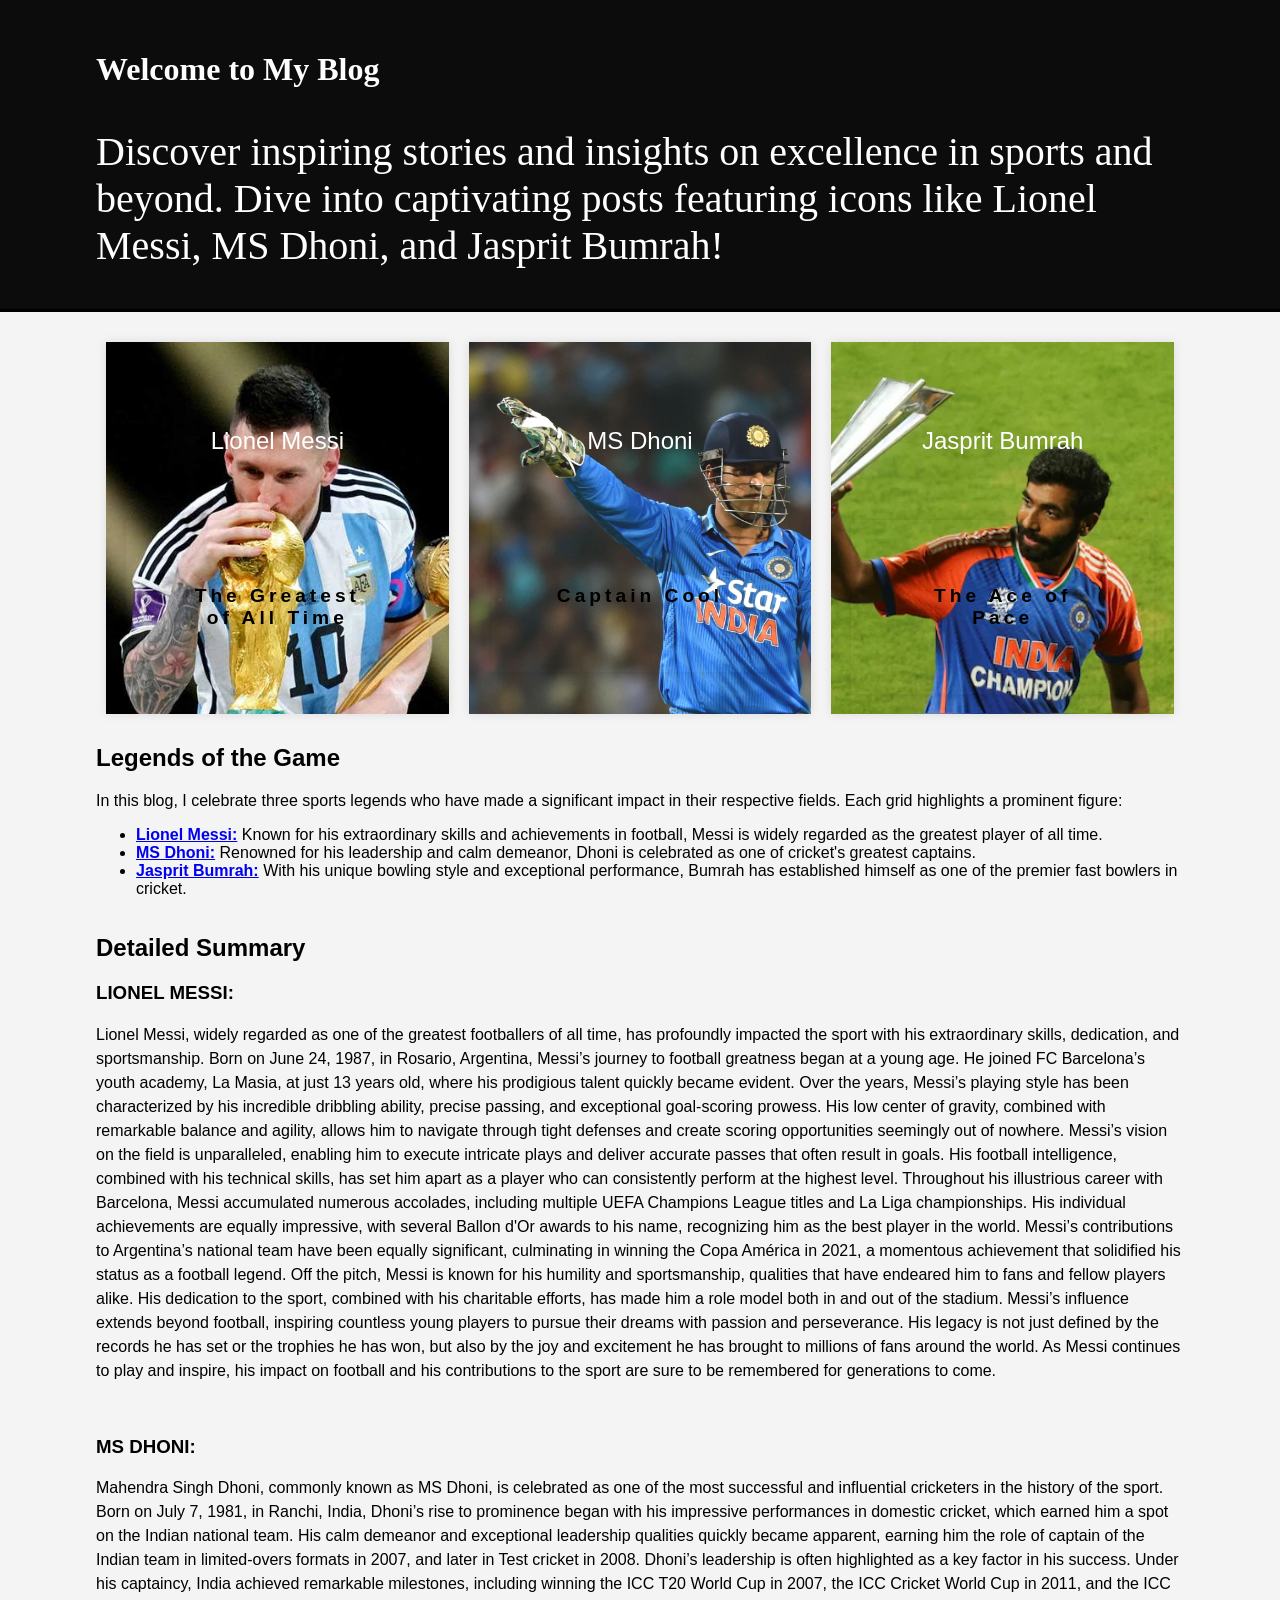
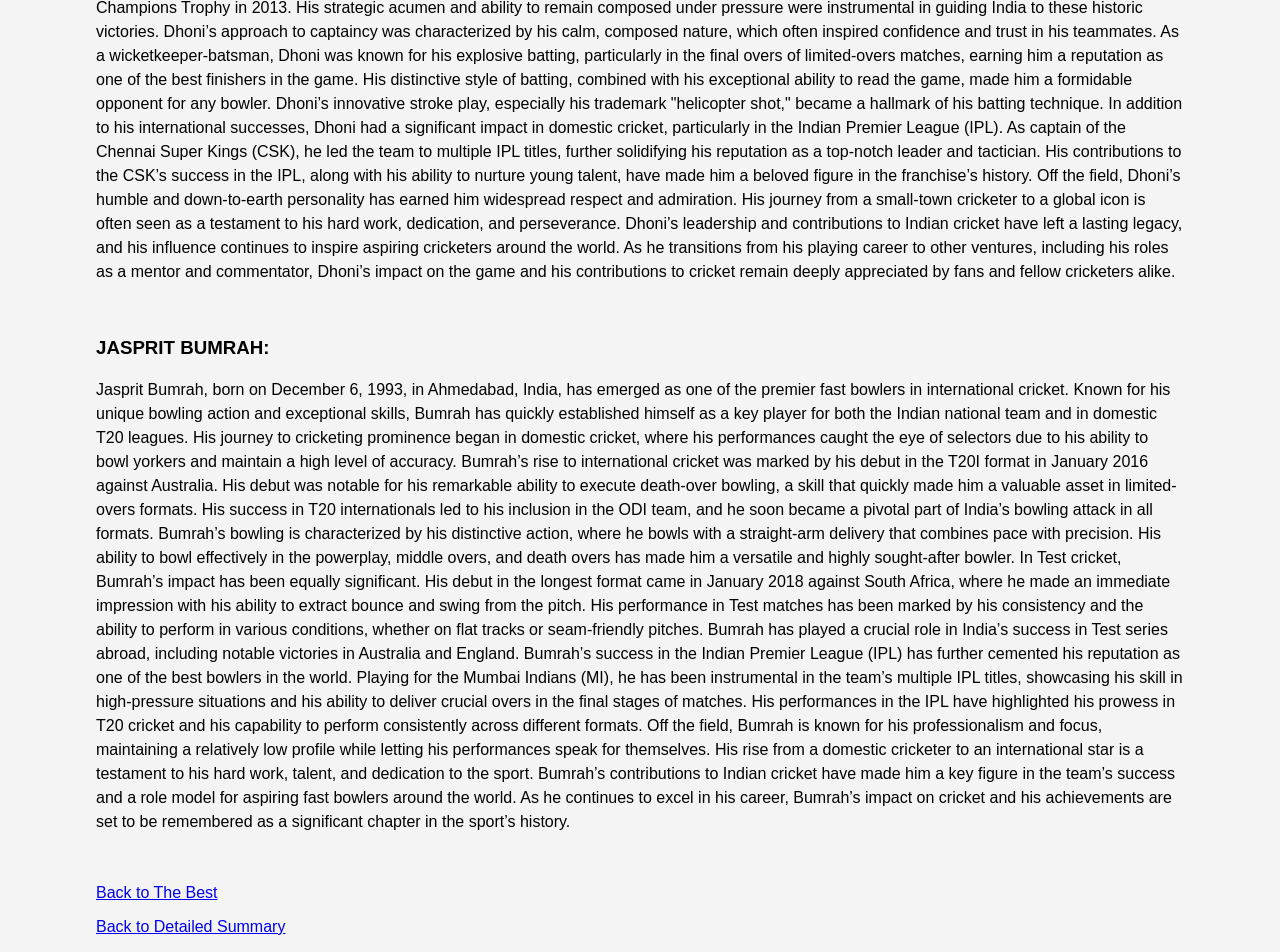
==== index.html @ 6f2c7f22 "Update index.html" ====
<!DOCTYPE html>
<html lang="en">
<head>
    <meta charset="UTF-8">
    <meta name="viewport" content="width=device-width, initial-scale=1.0">
    <title>My Blog</title>
    <link rel="stylesheet" href="blogstyle.css">
    <link rel="icon" type="image/x-icon" href="Designer.png">
</head>
<body>
    <header>
        <div class="container">
            <h1>Welcome to My Blog</h1>
            <p class="para">Discover inspiring stories and insights on excellence in sports and beyond. Dive into captivating posts featuring icons like Lionel Messi, MS Dhoni, and Jasprit Bumrah!</p>
        </div>
    </header>
    <div class="container">
        <div class="grid">
            <div class="grid-item messi">
                <a href="https://en.wikipedia.org/wiki/Lionel_Messi" target="_blank">
                    <h2>Lionel Messi</h2><br>
                    <p>The Greatest of All Time</p>
                </a>
            </div>
            <div class="grid-item dhoni">
                <a href="https://en.wikipedia.org/wiki/MS_Dhoni" target="_blank">
                    <h2>MS Dhoni</h2><br>
                    <p>Captain Cool</p>
                </a>
            </div>
            <div class="grid-item bumrah">
                <a href="https://en.wikipedia.org/wiki/Jasprit_Bumrah" target="_blank">
                    <h2>Jasprit Bumrah</h2><br>
                    <p>The Ace of Pace</p>
                </a>
            </div>
        </div>
    </div>
    <section id="about-grids">
        <div class="container">
            <h2>Legends of the Game</h2>
            <p>In this blog, I celebrate three sports legends who have made a significant impact in their respective fields. Each grid highlights a prominent figure:</p>
            <ul>
                <li><strong><a href="#messi">Lionel Messi:<a></strong> Known for his extraordinary skills and achievements in football, Messi is widely regarded as the greatest player of all time.</li>
                <li><strong><a href="#msdhoni">MS Dhoni:<a></strong></strong> Renowned for his leadership and calm demeanor, Dhoni is celebrated as one of cricket's greatest captains.</li>
                <li><strong><a href="#bumrah">Jasprit Bumrah:</a></strong> With his unique bowling style and exceptional performance, Bumrah has established himself as one of the premier fast bowlers in cricket.</li>
            </ul>
        </div>
    </section>
    <section id="additional-info">
      <div class="container">
          <h2>Detailed Summary</h2>
          <h3 id="messi"><strong>LIONEL MESSI:</strong></h3>
          <p class="normal-text">
            Lionel Messi, widely regarded as one of the greatest footballers of all time, has profoundly impacted the sport with his extraordinary skills, dedication, and sportsmanship. Born on June 24, 1987, in Rosario, Argentina, Messi’s journey to football greatness began at a young age. He joined FC Barcelona’s youth academy, La Masia, at just 13 years old, where his prodigious talent quickly became evident. Over the years, Messi’s playing style has been characterized by his incredible dribbling ability, precise passing, and exceptional goal-scoring prowess. His low center of gravity, combined with remarkable balance and agility, allows him to navigate through tight defenses and create scoring opportunities seemingly out of nowhere. Messi’s vision on the field is unparalleled, enabling him to execute intricate plays and deliver accurate passes that often result in goals. His football intelligence, combined with his technical skills, has set him apart as a player who can consistently perform at the highest level. Throughout his illustrious career with Barcelona, Messi accumulated numerous accolades, including multiple UEFA Champions League titles and La Liga championships. His individual achievements are equally impressive, with several Ballon d'Or awards to his name, recognizing him as the best player in the world. Messi’s contributions to Argentina’s national team have been equally significant, culminating in winning the Copa América in 2021, a momentous achievement that solidified his status as a football legend. Off the pitch, Messi is known for his humility and sportsmanship, qualities that have endeared him to fans and fellow players alike. His dedication to the sport, combined with his charitable efforts, has made him a role model both in and out of the stadium. Messi’s influence extends beyond football, inspiring countless young players to pursue their dreams with passion and perseverance. His legacy is not just defined by the records he has set or the trophies he has won, but also by the joy and excitement he has brought to millions of fans around the world. As Messi continues to play and inspire, his impact on football and his contributions to the sport are sure to be remembered for generations to come.</p><br>
          <h3 id="msdhoni"><strong>MS DHONI:</strong></h3>
          <p class="normal-text">Mahendra Singh Dhoni, commonly known as MS Dhoni, is celebrated as one of the most successful and influential cricketers in the history of the sport. Born on July 7, 1981, in Ranchi, India, Dhoni’s rise to prominence began with his impressive performances in domestic cricket, which earned him a spot on the Indian national team. His calm demeanor and exceptional leadership qualities quickly became apparent, earning him the role of captain of the Indian team in limited-overs formats in 2007, and later in Test cricket in 2008.

            Dhoni’s leadership is often highlighted as a key factor in his success. Under his captaincy, India achieved remarkable milestones, including winning the ICC T20 World Cup in 2007, the ICC Cricket World Cup in 2011, and the ICC Champions Trophy in 2013. His strategic acumen and ability to remain composed under pressure were instrumental in guiding India to these historic victories. Dhoni’s approach to captaincy was characterized by his calm, composed nature, which often inspired confidence and trust in his teammates.
            
            As a wicketkeeper-batsman, Dhoni was known for his explosive batting, particularly in the final overs of limited-overs matches, earning him a reputation as one of the best finishers in the game. His distinctive style of batting, combined with his exceptional ability to read the game, made him a formidable opponent for any bowler. Dhoni’s innovative stroke play, especially his trademark "helicopter shot," became a hallmark of his batting technique.
            
            In addition to his international successes, Dhoni had a significant impact in domestic cricket, particularly in the Indian Premier League (IPL). As captain of the Chennai Super Kings (CSK), he led the team to multiple IPL titles, further solidifying his reputation as a top-notch leader and tactician. His contributions to the CSK’s success in the IPL, along with his ability to nurture young talent, have made him a beloved figure in the franchise’s history.
            
            Off the field, Dhoni’s humble and down-to-earth personality has earned him widespread respect and admiration. His journey from a small-town cricketer to a global icon is often seen as a testament to his hard work, dedication, and perseverance. Dhoni’s leadership and contributions to Indian cricket have left a lasting legacy, and his influence continues to inspire aspiring cricketers around the world. As he transitions from his playing career to other ventures, including his roles as a mentor and commentator, Dhoni’s impact on the game and his contributions to cricket remain deeply appreciated by fans and fellow cricketers alike.
            
            
            
            
            
            
            </p><br>
          <h3 id="bumrah"><strong>JASPRIT BUMRAH:</strong></h3>
          <p class="normal-text">Jasprit Bumrah, born on December 6, 1993, in Ahmedabad, India, has emerged as one of the premier fast bowlers in international cricket. Known for his unique bowling action and exceptional skills, Bumrah has quickly established himself as a key player for both the Indian national team and in domestic T20 leagues. His journey to cricketing prominence began in domestic cricket, where his performances caught the eye of selectors due to his ability to bowl yorkers and maintain a high level of accuracy.

            Bumrah’s rise to international cricket was marked by his debut in the T20I format in January 2016 against Australia. His debut was notable for his remarkable ability to execute death-over bowling, a skill that quickly made him a valuable asset in limited-overs formats. His success in T20 internationals led to his inclusion in the ODI team, and he soon became a pivotal part of India’s bowling attack in all formats. Bumrah’s bowling is characterized by his distinctive action, where he bowls with a straight-arm delivery that combines pace with precision. His ability to bowl effectively in the powerplay, middle overs, and death overs has made him a versatile and highly sought-after bowler.
            
            In Test cricket, Bumrah’s impact has been equally significant. His debut in the longest format came in January 2018 against South Africa, where he made an immediate impression with his ability to extract bounce and swing from the pitch. His performance in Test matches has been marked by his consistency and the ability to perform in various conditions, whether on flat tracks or seam-friendly pitches. Bumrah has played a crucial role in India’s success in Test series abroad, including notable victories in Australia and England.
            
            Bumrah’s success in the Indian Premier League (IPL) has further cemented his reputation as one of the best bowlers in the world. Playing for the Mumbai Indians (MI), he has been instrumental in the team’s multiple IPL titles, showcasing his skill in high-pressure situations and his ability to deliver crucial overs in the final stages of matches. His performances in the IPL have highlighted his prowess in T20 cricket and his capability to perform consistently across different formats.
            
            Off the field, Bumrah is known for his professionalism and focus, maintaining a relatively low profile while letting his performances speak for themselves. His rise from a domestic cricketer to an international star is a testament to his hard work, talent, and dedication to the sport. Bumrah’s contributions to Indian cricket have made him a key figure in the team’s success and a role model for aspiring fast bowlers around the world. As he continues to excel in his career, Bumrah’s impact on cricket and his achievements are set to be remembered as a significant chapter in the sport’s history.
            
            
            
            
            
            
            
            
            
            
            </p><br>
      </div>
  </section>
    <footer>
        <div class="container">
            <p><a href="#about-grids">Back to The Best</a></p>
            <p><a href="#additional-info">Back to Detailed Summary</a></p>
        </div>
    </footer>
</body>
</html>
---- blogstyle.css ----
body {
    font-family: Arial, sans-serif;
    background-color: #f4f4f4;
    margin: 0;
    padding: 0;
    height: auto;
}
.container {
    width: 85%;
    margin: 0 auto;
    overflow: hidden;
}
header {
    background: #0d0c0c;
    color: #fff;
    padding-top: 30px;
    min-height: 70px;
    border-bottom: #000000 3px solid;
}
header h1{
    font-family: Georgia, 'Times New Roman', Times, serif;
}

.grid {
    display: grid;
    justify-content: space-evenly;
    margin-top: 20px;
    grid-template-columns: 1fr 1fr 1fr;
    grid-column-gap: 0px;
}
.grid-item {
    padding: 20px;
    margin: 10px;
    box-shadow: 0 0 10px rgba(0, 0, 0, 0.1);
    transition: transform 0.2s;
    text-align: center;
    color: #fff;
    position: relative;
}
.grid-item:hover {
    transform: scale(1.07);
}
.grid-item a {
    text-decoration: none;
    color: #fff;
    position: relative;
    z-index: 1;
}
.grid-item h2,
.grid-item p {
    background: rgba(205, 24, 24, 0);
    display: inline-block;
    padding: 65px;
    color: black;
    text-align: center;
    margin: 0;
    font-weight: 300;
}
.grid-item.messi {
    background: url("messi-world-cup.jpg") no-repeat center center;
    background-size: cover;
    height: auto;
}
.grid-item.dhoni {
    background: url("msd.webp") no-repeat center center;
    background-size: cover;
}
.grid-item.bumrah {
    background: url("bumrah.jpg") no-repeat center center;
    background-size: cover;
   grid-template: auto;
}
.para{
    font-family: 'Brush Script MT', cursive;
    font-size: 40px;
}
.container.grid h2 p{
  font-family: Impact, Haettenschweiler, 'Arial Narrow Bold', sans-serif;
}
.grid-item h2{
  color: rgb(255, 255, 255);
}
.grid-item p{
  color: rgb(0, 0, 0);
  font-weight: bold;
  font-size: larger;
  letter-spacing: 4px;
  box-shadow: 0 0 10px rgba(0, 0, 0, 0.1);
}
.normal-text {
  font-size: 16px; 
  line-height: 1.5;
  font-weight: normal; 
}
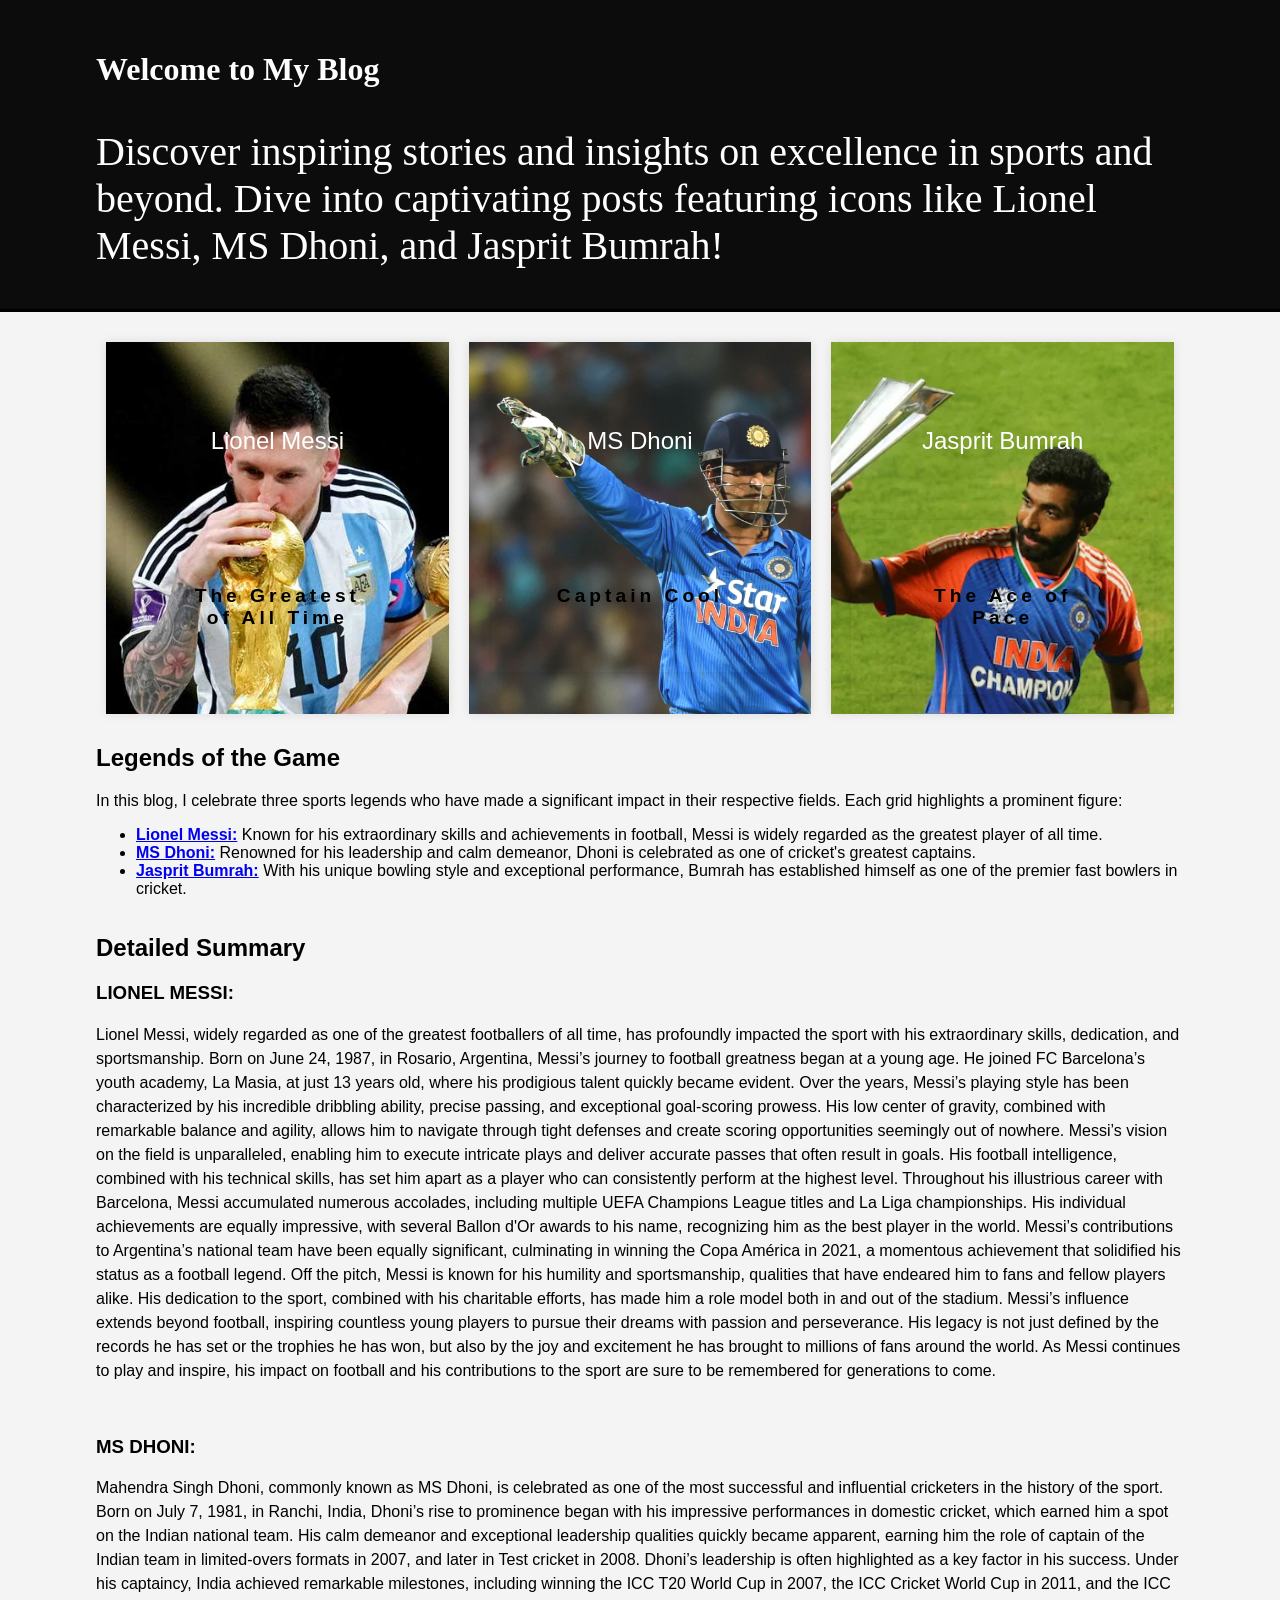
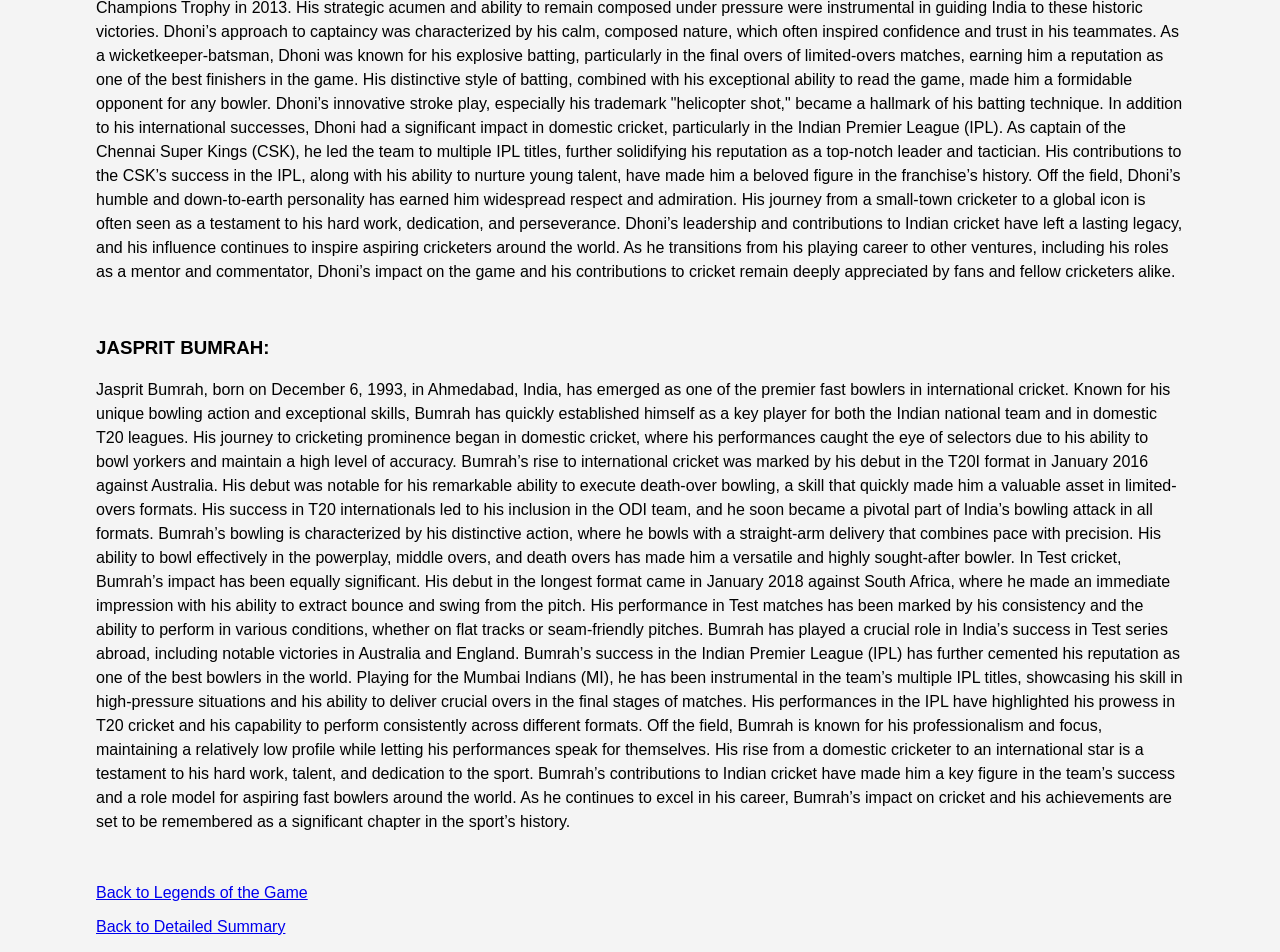
==== commit 13bfab82: "Update index.html" ====
--- a/index.html
+++ b/index.html
@@ -95,7 +95,7 @@
   </section>
     <footer>
         <div class="container">
-            <p><a href="#about-grids">Back to The Best</a></p>
+            <p><a href="#about-grids">Back to Legends of the Game </a></p>
             <p><a href="#additional-info">Back to Detailed Summary</a></p>
         </div>
     </footer>
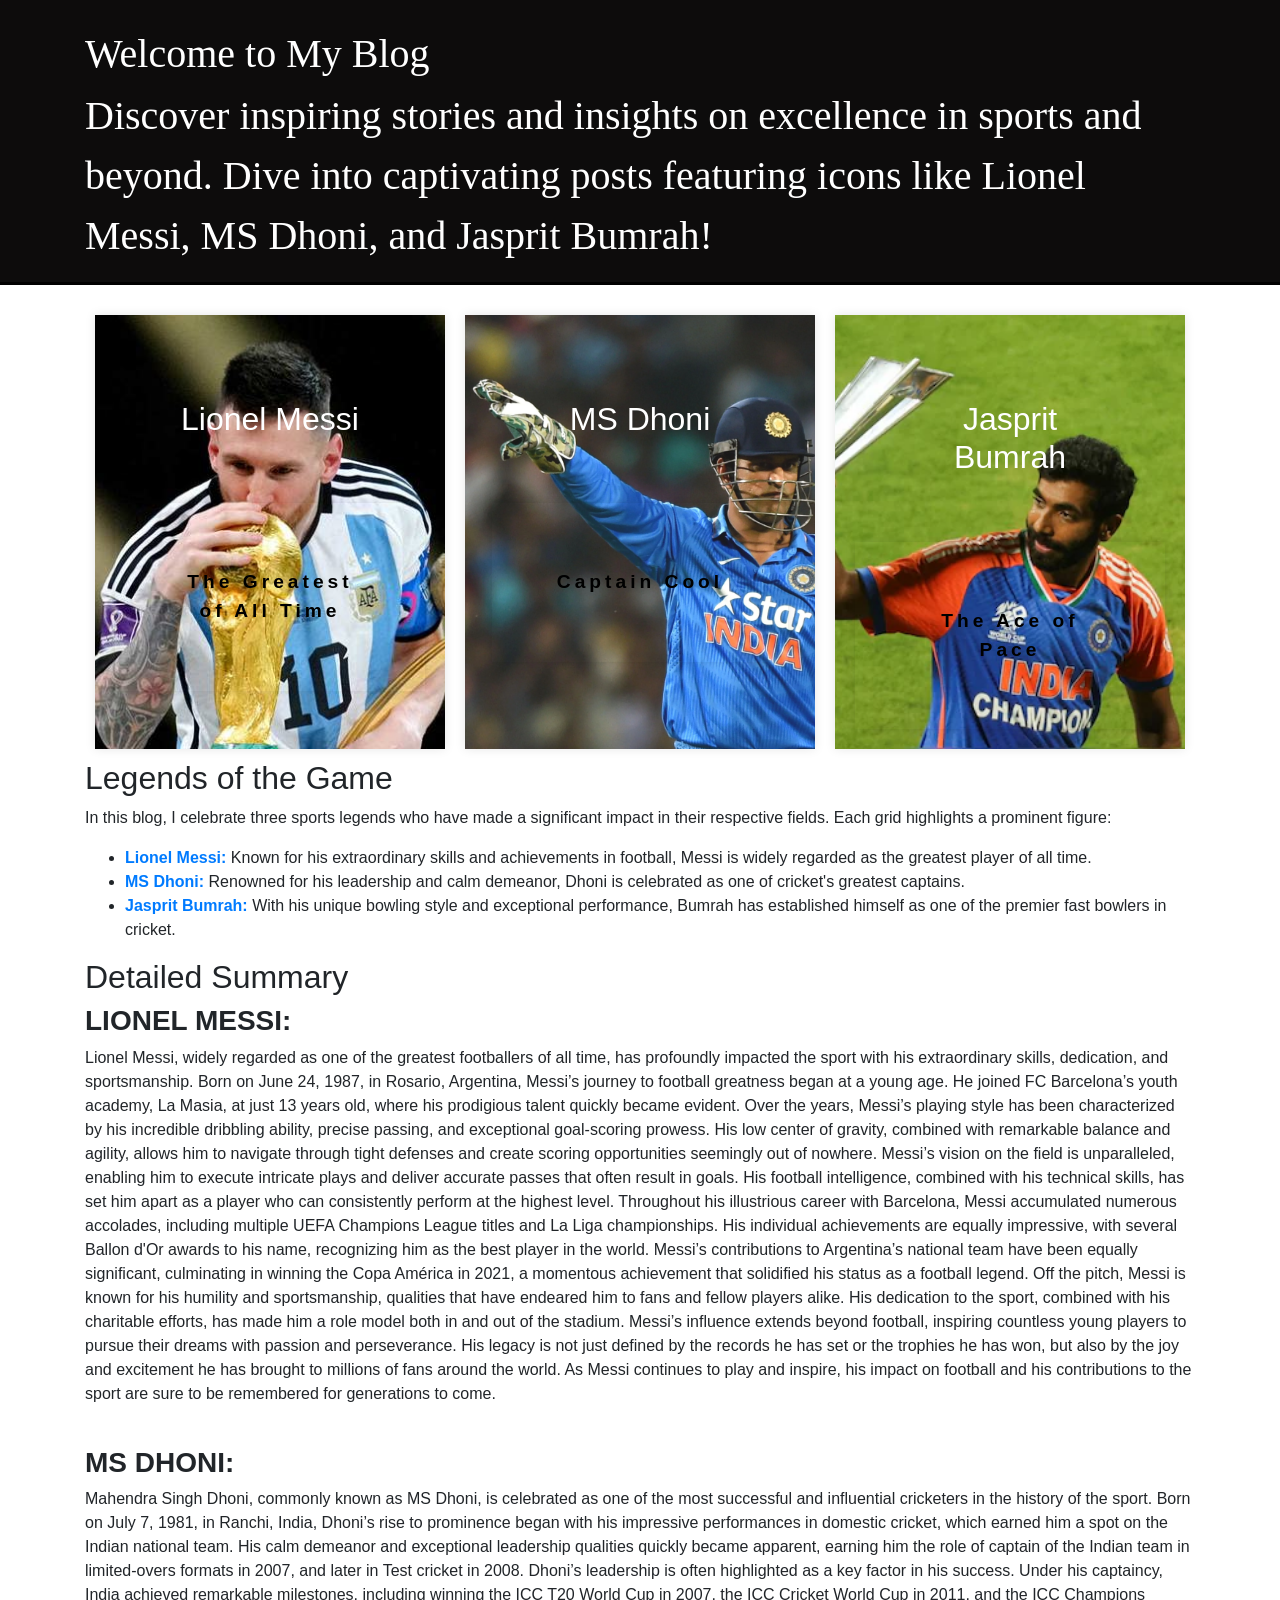
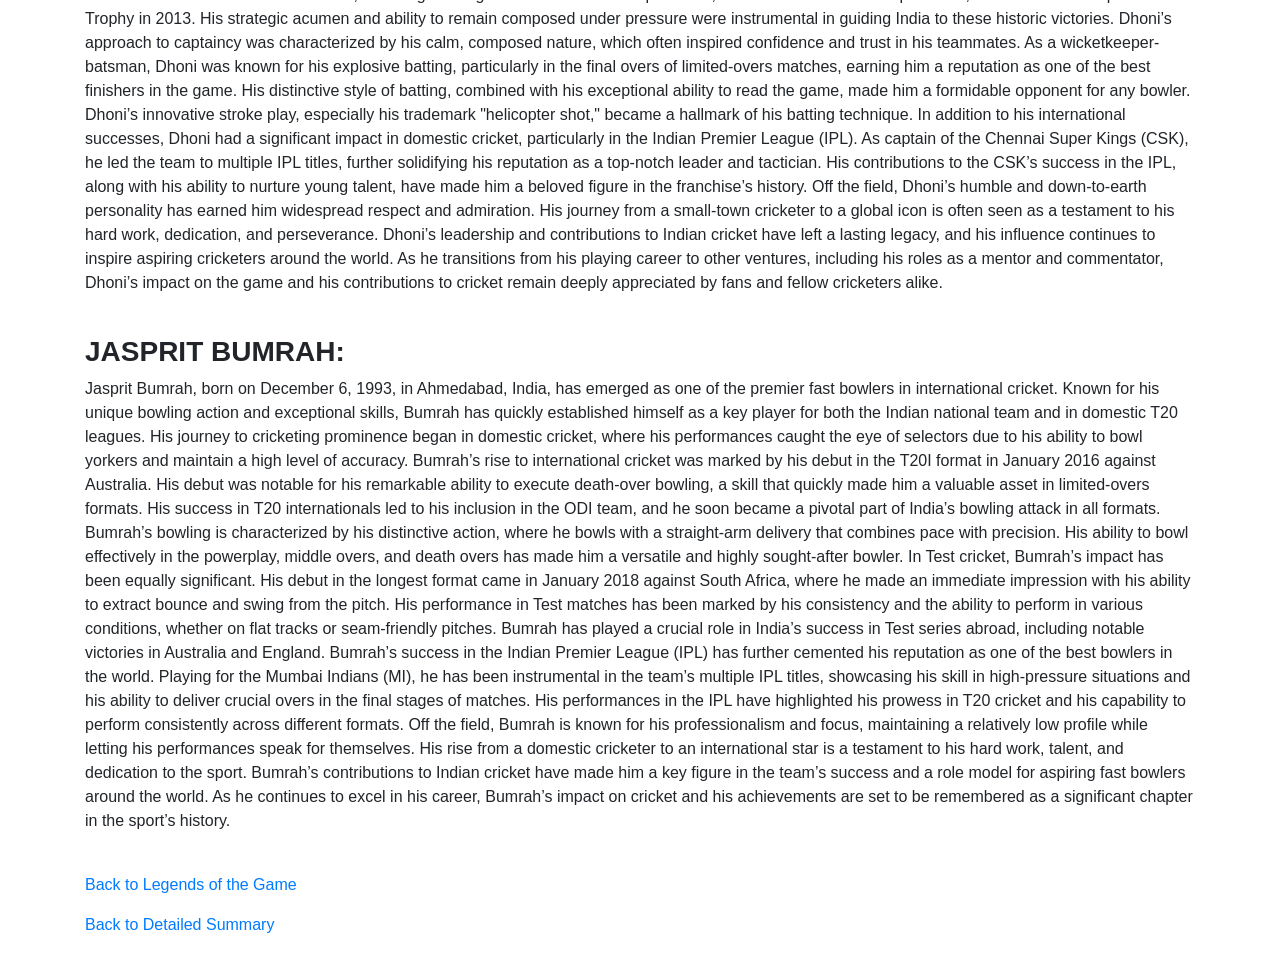
==== commit 3037145a: "Update index.html" ====
--- a/index.html
+++ b/index.html
@@ -6,6 +6,8 @@
     <title>My Blog</title>
     <link rel="stylesheet" href="blogstyle.css">
     <link rel="icon" type="image/x-icon" href="Designer.png">
+    <link rel="stylesheet" href="https://maxcdn.bootstrapcdn.com/bootstrap/4.0.0/css/bootstrap.min.css">
+
 </head>
 <body>
     <header>
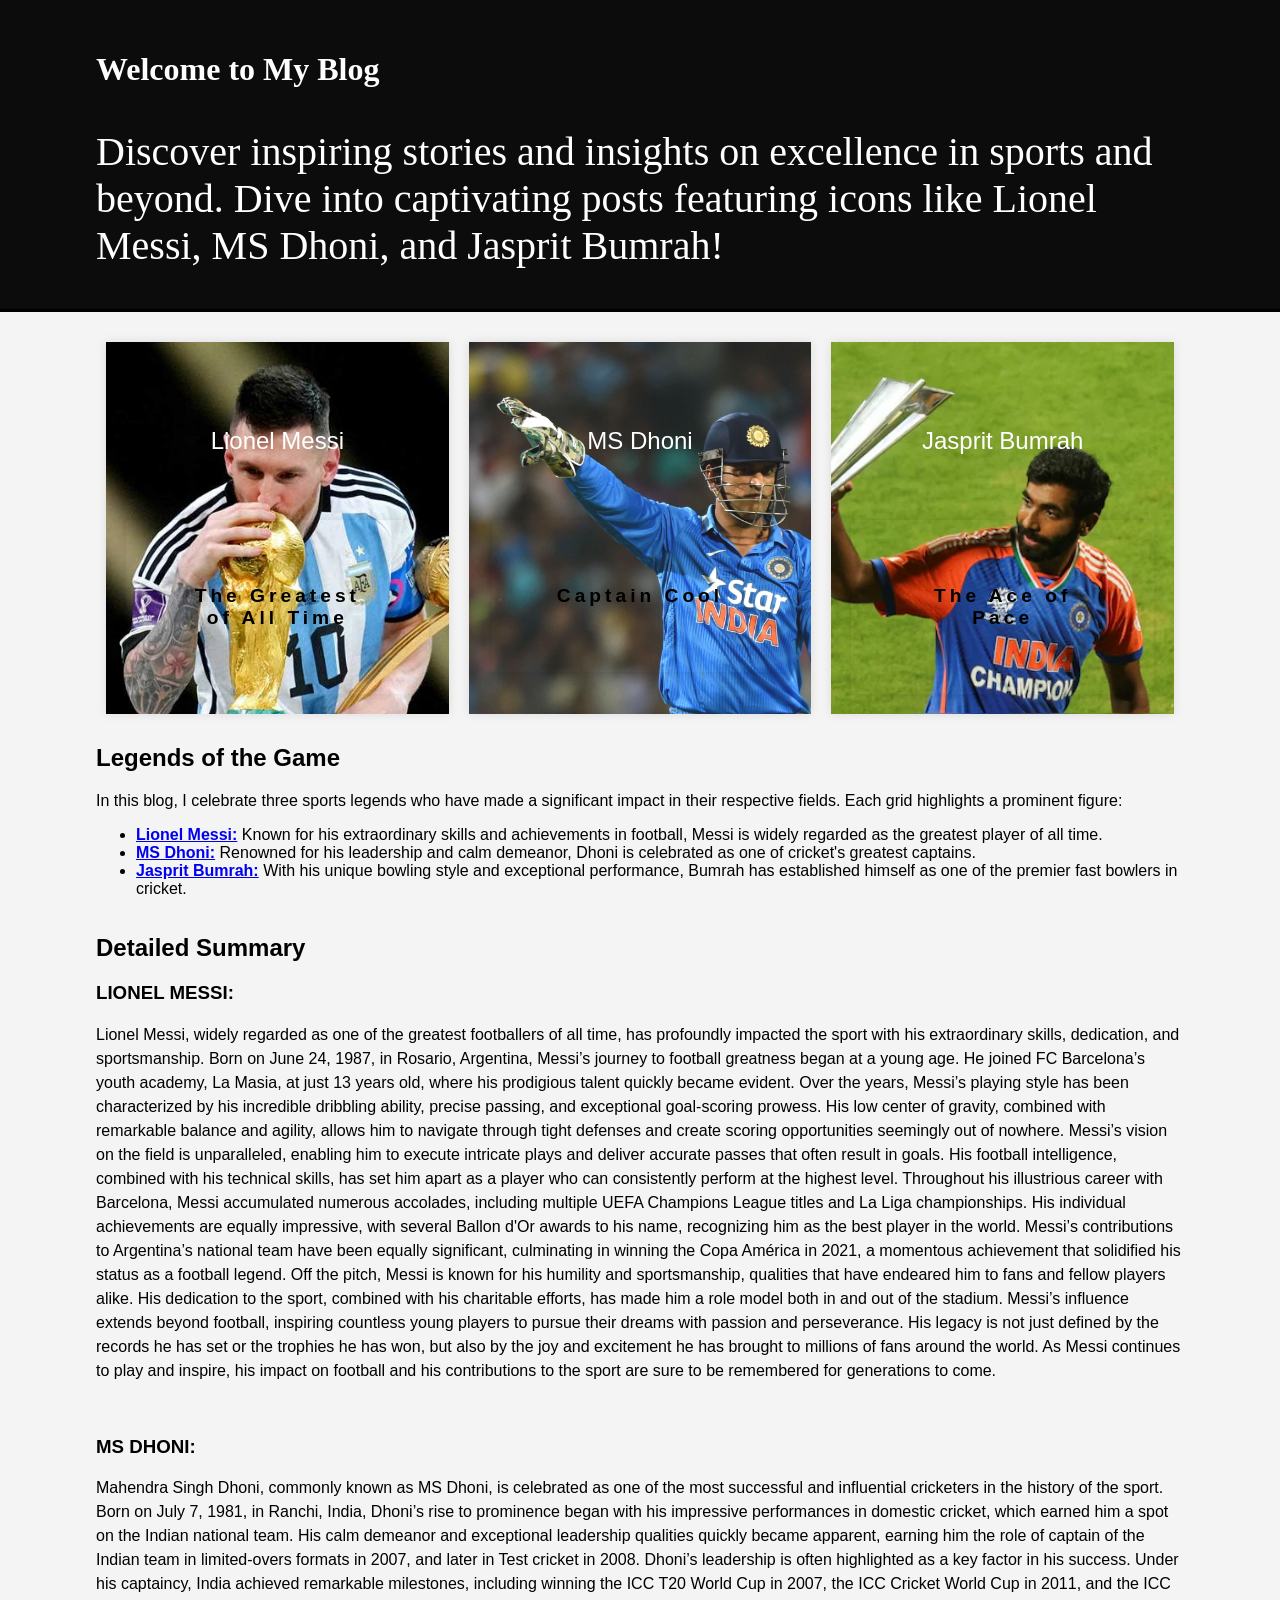
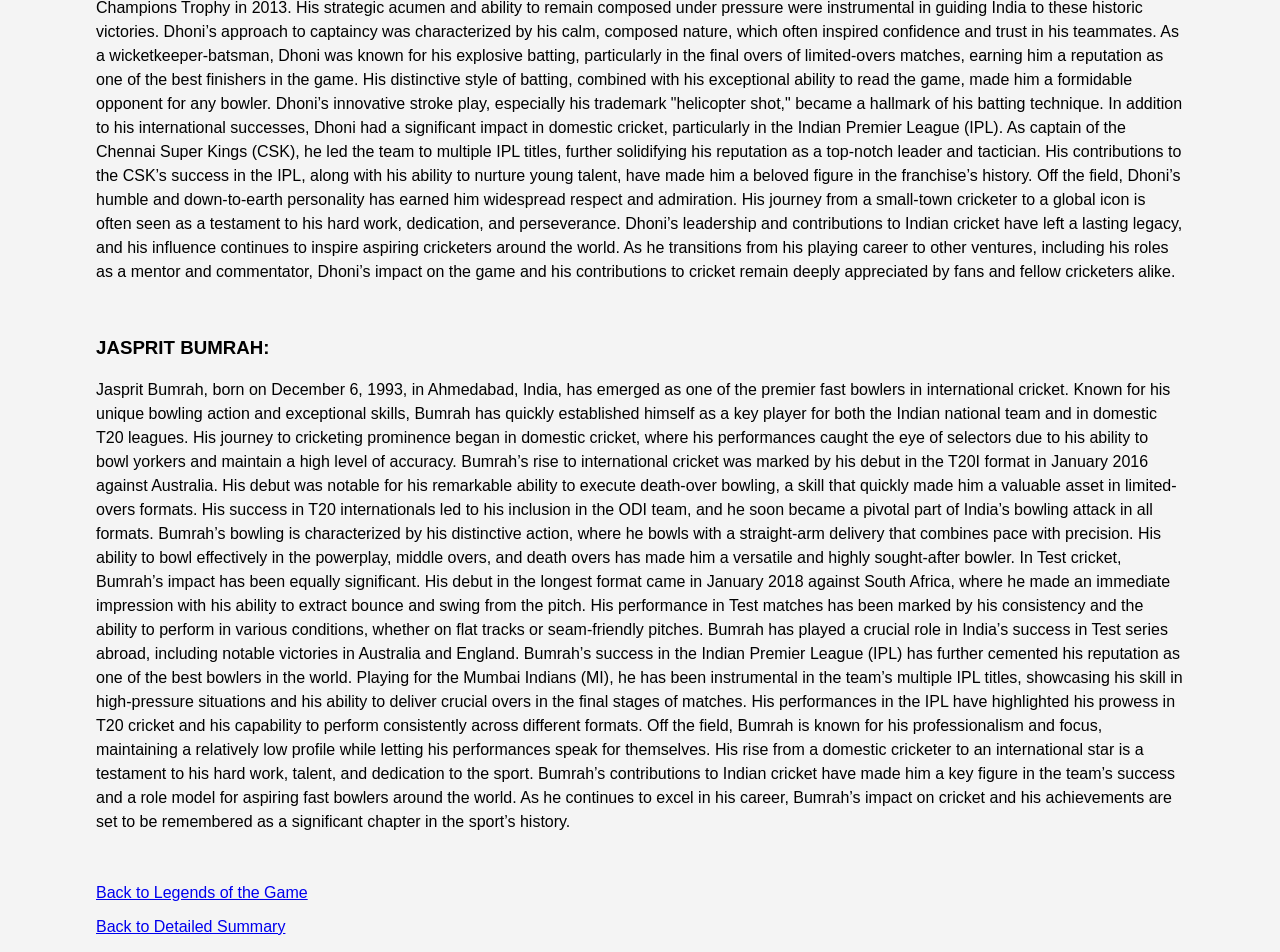
==== commit d0d44b27: "Update index.html" ====
--- a/index.html
+++ b/index.html
@@ -6,7 +6,6 @@
     <title>My Blog</title>
     <link rel="stylesheet" href="blogstyle.css">
     <link rel="icon" type="image/x-icon" href="Designer.png">
-    <link rel="stylesheet" href="https://maxcdn.bootstrapcdn.com/bootstrap/4.0.0/css/bootstrap.min.css">
 
 </head>
 <body>
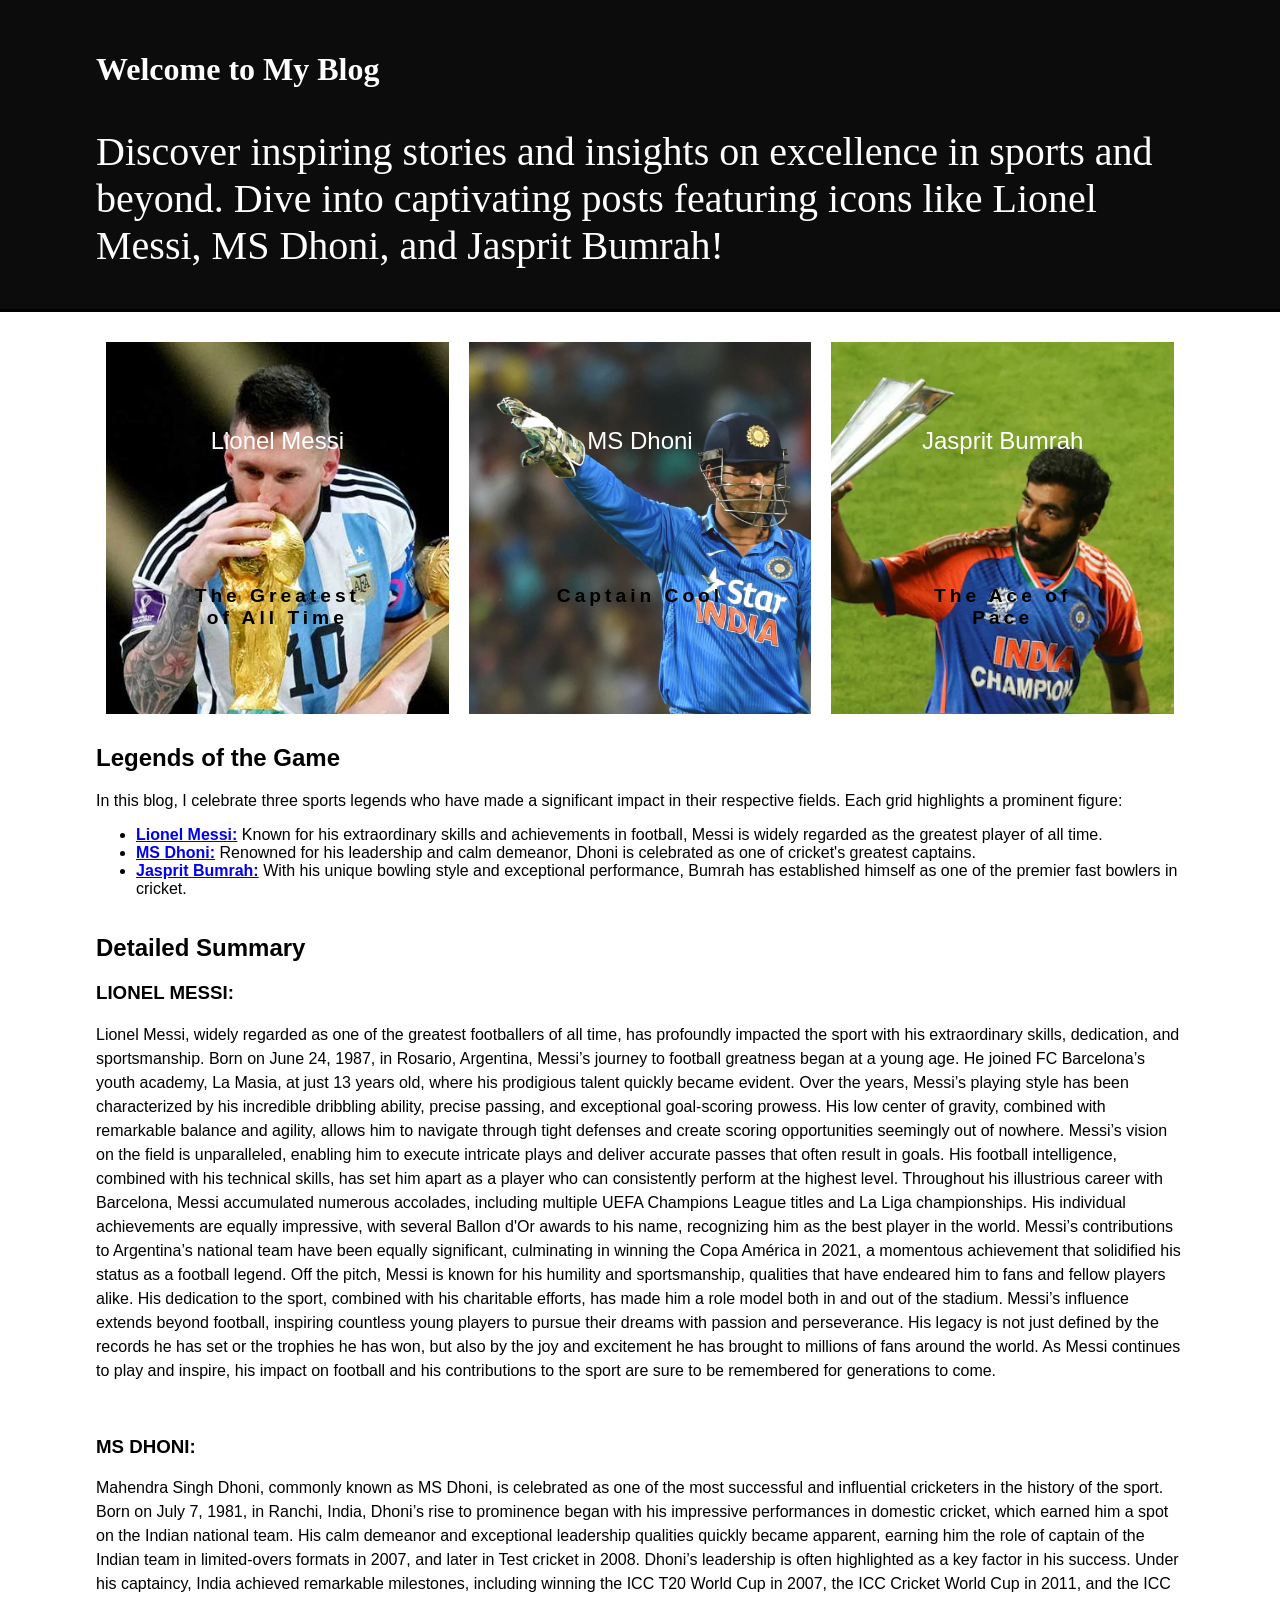
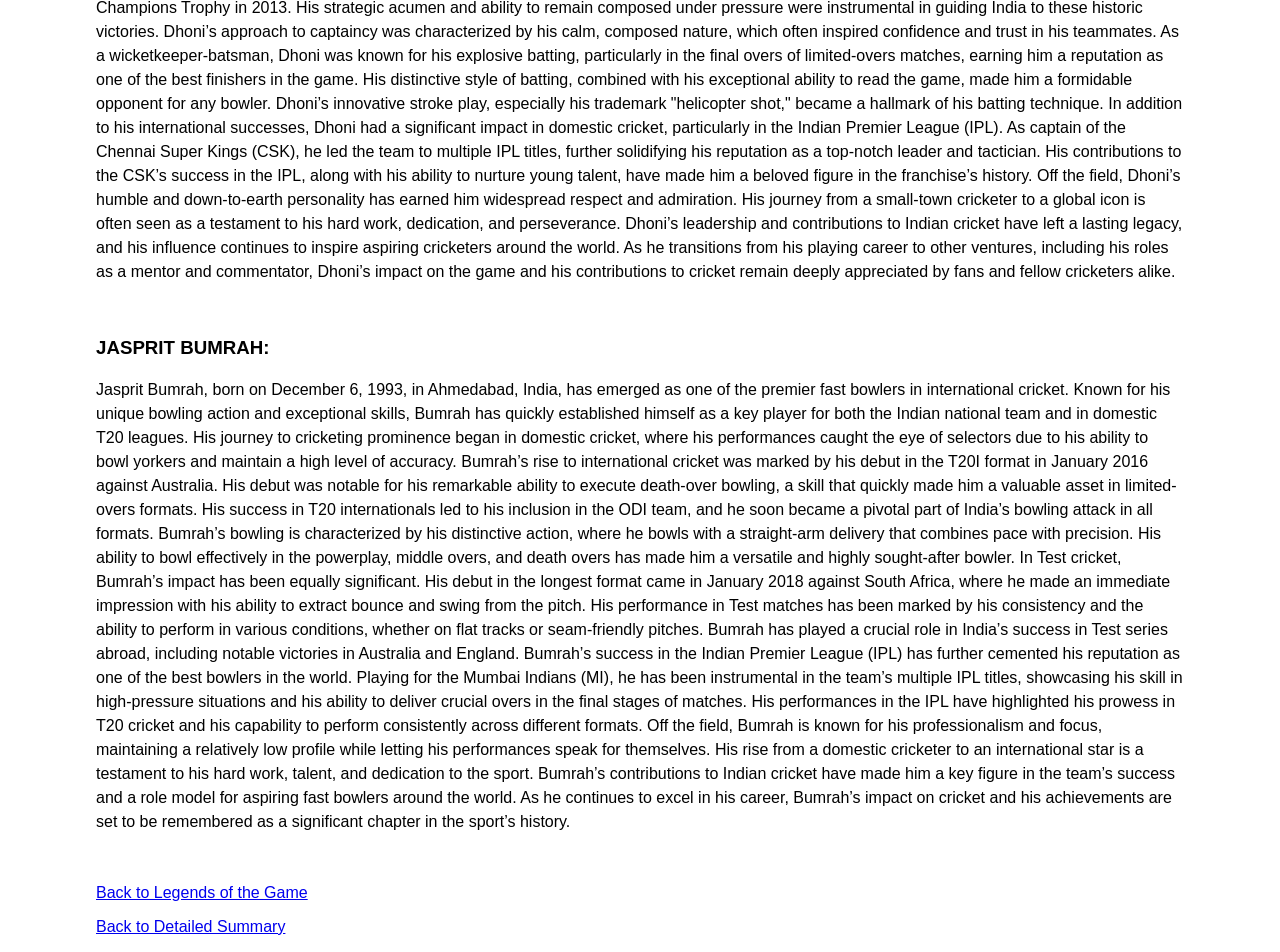
==== commit f09794d2: "Update index.html" ====
--- a/index.html
+++ b/index.html
@@ -18,19 +18,19 @@
     <div class="container">
         <div class="grid">
             <div class="grid-item messi">
-                <a href="https://en.wikipedia.org/wiki/Lionel_Messi" target="_blank">
+                <a href="#messi">
                     <h2>Lionel Messi</h2><br>
                     <p>The Greatest of All Time</p>
                 </a>
             </div>
             <div class="grid-item dhoni">
-                <a href="https://en.wikipedia.org/wiki/MS_Dhoni" target="_blank">
+                <a href="#msdhoni">
                     <h2>MS Dhoni</h2><br>
                     <p>Captain Cool</p>
                 </a>
             </div>
             <div class="grid-item bumrah">
-                <a href="https://en.wikipedia.org/wiki/Jasprit_Bumrah" target="_blank">
+                <a href="#bumrah">
                     <h2>Jasprit Bumrah</h2><br>
                     <p>The Ace of Pace</p>
                 </a>
@@ -42,9 +42,9 @@
             <h2>Legends of the Game</h2>
             <p>In this blog, I celebrate three sports legends who have made a significant impact in their respective fields. Each grid highlights a prominent figure:</p>
             <ul>
-                <li><strong><a href="#messi">Lionel Messi:<a></strong> Known for his extraordinary skills and achievements in football, Messi is widely regarded as the greatest player of all time.</li>
-                <li><strong><a href="#msdhoni">MS Dhoni:<a></strong></strong> Renowned for his leadership and calm demeanor, Dhoni is celebrated as one of cricket's greatest captains.</li>
-                <li><strong><a href="#bumrah">Jasprit Bumrah:</a></strong> With his unique bowling style and exceptional performance, Bumrah has established himself as one of the premier fast bowlers in cricket.</li>
+                <li><strong><a href="https://en.wikipedia.org/wiki/Lionel_Messi" target="_blank"href="#messi">Lionel Messi:<a></strong> Known for his extraordinary skills and achievements in football, Messi is widely regarded as the greatest player of all time.</li>
+                <li><strong><a href="https://en.wikipedia.org/wiki/MS_Dhoni" target="_blank">MS Dhoni:<a></strong></strong> Renowned for his leadership and calm demeanor, Dhoni is celebrated as one of cricket's greatest captains.</li>
+                <li><strong><a href="https://en.wikipedia.org/wiki/Jasprit_Bumrah" target="_blank">Jasprit Bumrah:</a></strong> With his unique bowling style and exceptional performance, Bumrah has established himself as one of the premier fast bowlers in cricket.</li>
             </ul>
         </div>
     </section>
--- a/blogstyle.css
+++ b/blogstyle.css
@@ -32,7 +32,7 @@
 .grid-item {
     padding: 20px;
     margin: 10px;
-    box-shadow: 0 0 10px rgba(0, 0, 0, 0.1);
+    box-shadow: 0 0 0px rgba(0, 0, 0, 0.1);
     transition: transform 0.2s;
     text-align: center;
     color: #fff;
@@ -65,6 +65,7 @@
 .grid-item.dhoni {
     background: url("msd.webp") no-repeat center center;
     background-size: cover;
+    grid-template: auto;
 }
 .grid-item.bumrah {
     background: url("bumrah.jpg") no-repeat center center;
@@ -86,10 +87,13 @@
   font-weight: bold;
   font-size: larger;
   letter-spacing: 4px;
-  box-shadow: 0 0 10px rgba(0, 0, 0, 0.1);
+  box-shadow: 0 0 0px rgba(0, 0, 0, 0.1);
 }
 .normal-text {
   font-size: 16px; 
   line-height: 1.5;
   font-weight: normal; 
 }
+body{
+    background: url("bg.jpg") repeat center center;
+}
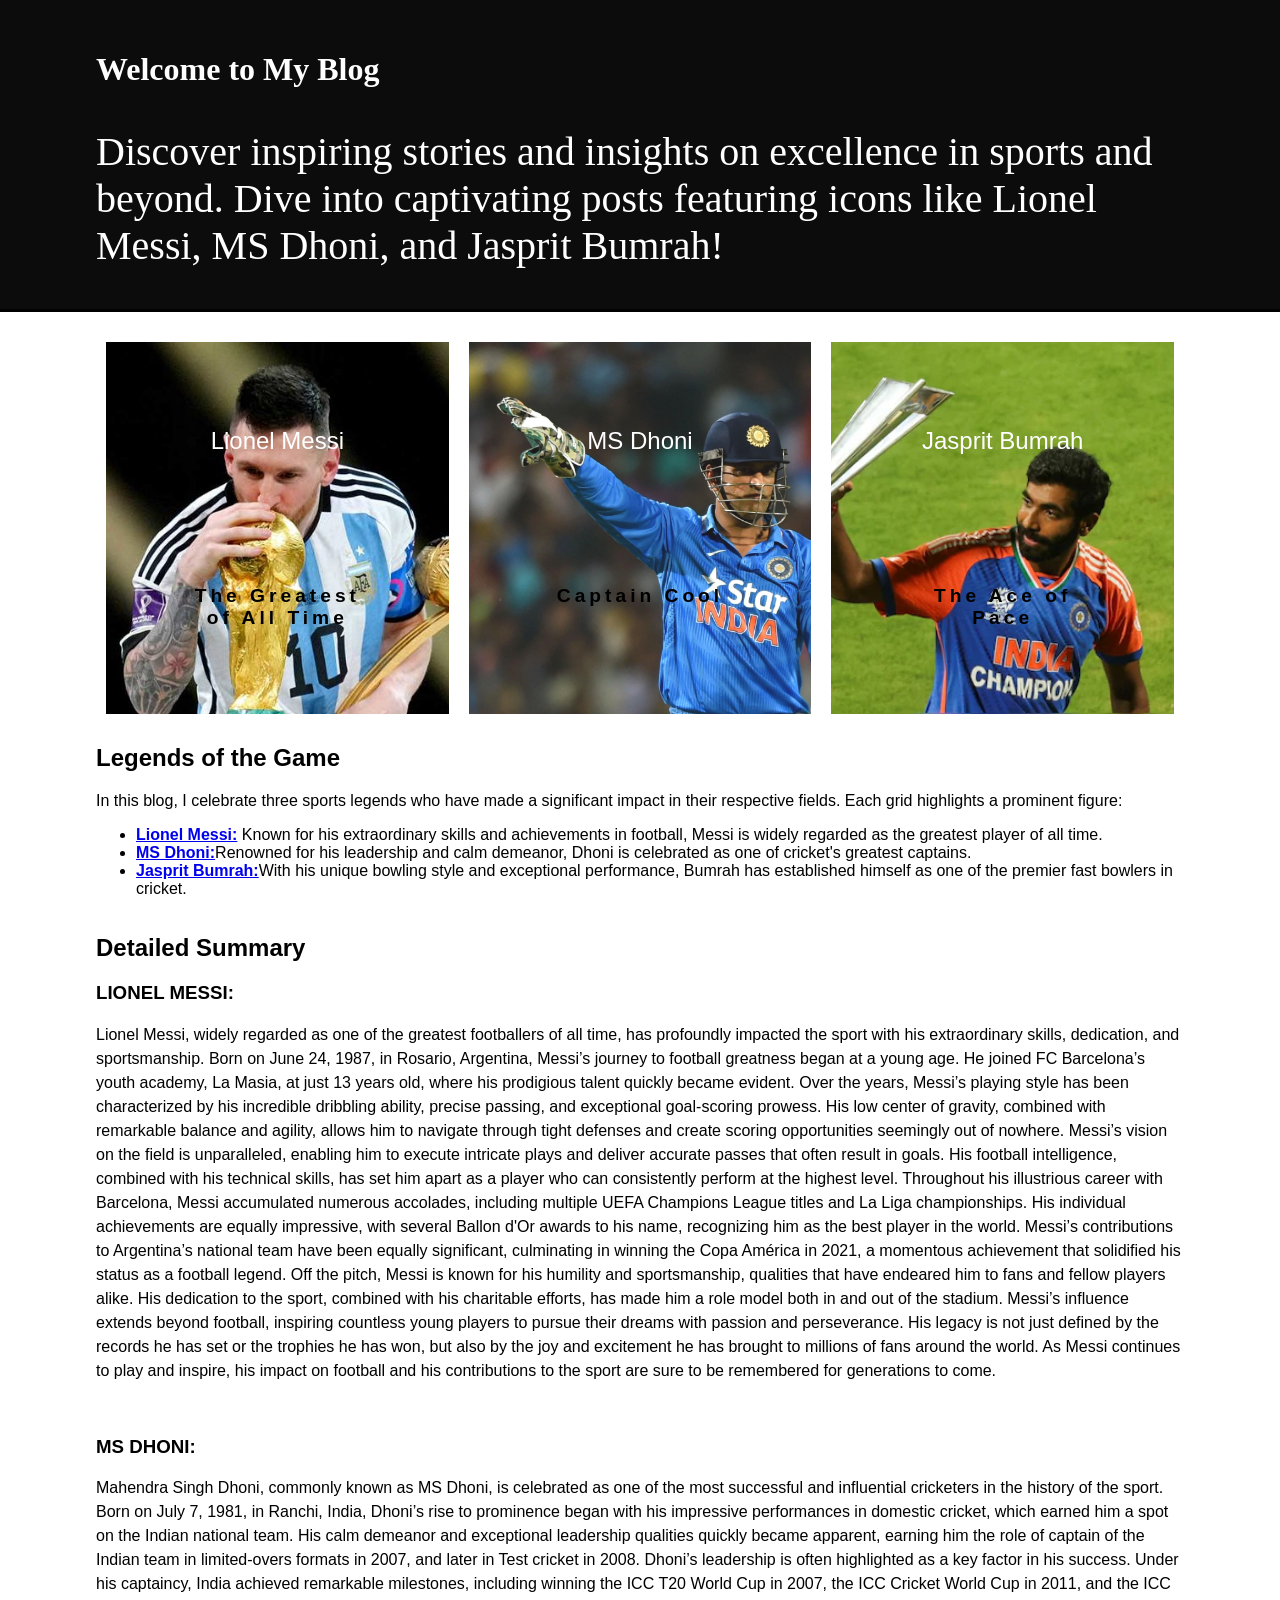
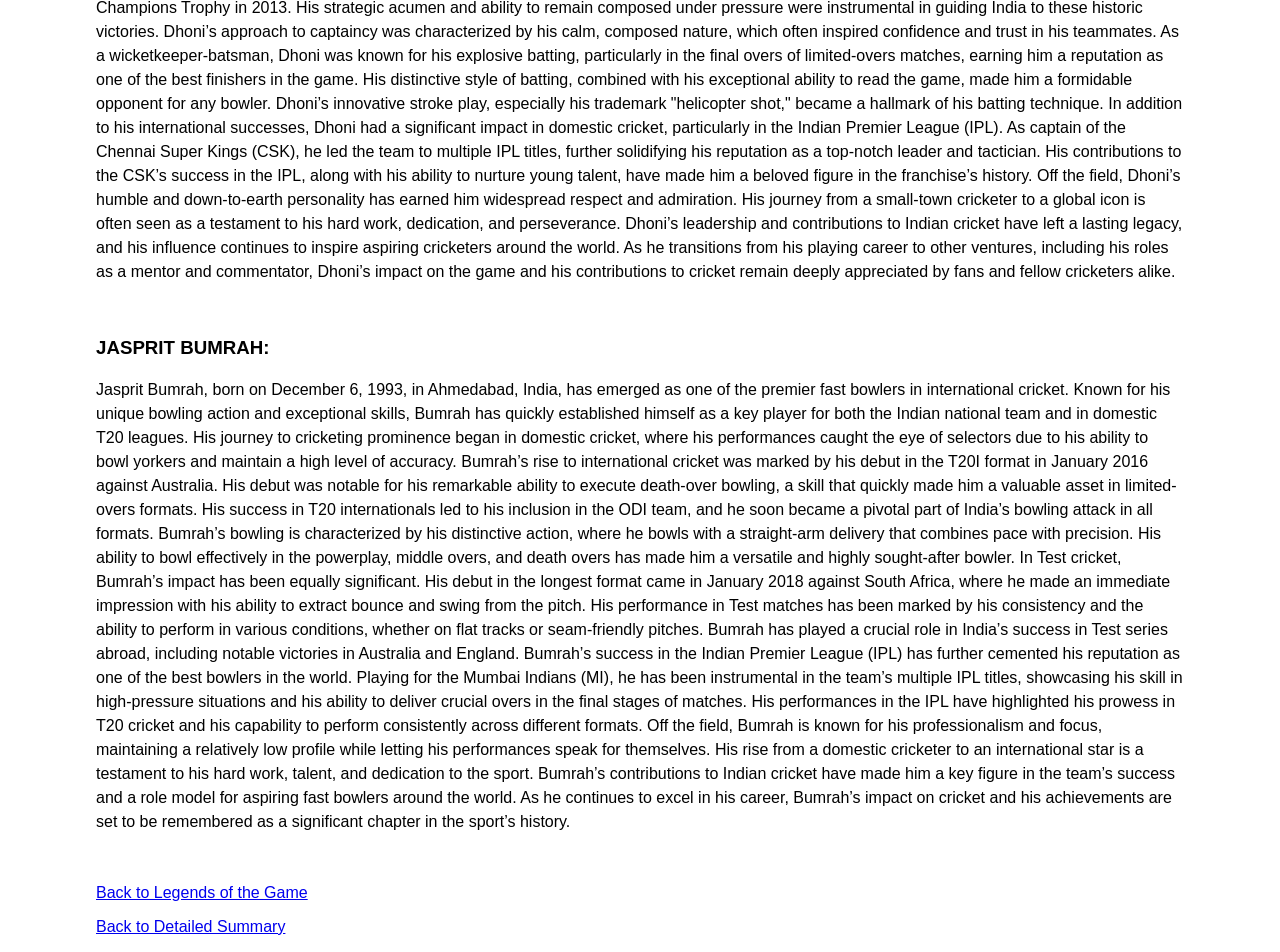
==== commit 8e53a8b8: "Update index.html" ====
--- a/index.html
+++ b/index.html
@@ -6,7 +6,6 @@
     <title>My Blog</title>
     <link rel="stylesheet" href="blogstyle.css">
     <link rel="icon" type="image/x-icon" href="Designer.png">
-
 </head>
 <body>
     <header>
@@ -19,86 +18,52 @@
         <div class="grid">
             <div class="grid-item messi">
                 <a href="#messi">
-                    <h2>Lionel Messi</h2><br>
-                    <p>The Greatest of All Time</p>
+                    <h2 id="messi-title"></h2><br>
+                    <p id="messi-description"></p>
                 </a>
             </div>
             <div class="grid-item dhoni">
                 <a href="#msdhoni">
-                    <h2>MS Dhoni</h2><br>
-                    <p>Captain Cool</p>
+                    <h2 id="dhoni-title"></h2><br>
+                    <p id="dhoni-description"></p>
                 </a>
             </div>
             <div class="grid-item bumrah">
                 <a href="#bumrah">
-                    <h2>Jasprit Bumrah</h2><br>
-                    <p>The Ace of Pace</p>
+                    <h2 id="bumrah-title"></h2><br>
+                    <p id="bumrah-description"></p>
                 </a>
             </div>
         </div>
     </div>
     <section id="about-grids">
         <div class="container">
-            <h2>Legends of the Game</h2>
-            <p>In this blog, I celebrate three sports legends who have made a significant impact in their respective fields. Each grid highlights a prominent figure:</p>
+            <h2 id="summary-title"></h2>
+            <p id="summary-description">:</p>
             <ul>
-                <li><strong><a href="https://en.wikipedia.org/wiki/Lionel_Messi" target="_blank"href="#messi">Lionel Messi:<a></strong> Known for his extraordinary skills and achievements in football, Messi is widely regarded as the greatest player of all time.</li>
-                <li><strong><a href="https://en.wikipedia.org/wiki/MS_Dhoni" target="_blank">MS Dhoni:<a></strong></strong> Renowned for his leadership and calm demeanor, Dhoni is celebrated as one of cricket's greatest captains.</li>
-                <li><strong><a href="https://en.wikipedia.org/wiki/Jasprit_Bumrah" target="_blank">Jasprit Bumrah:</a></strong> With his unique bowling style and exceptional performance, Bumrah has established himself as one of the premier fast bowlers in cricket.</li>
+                <li><strong><a href="https://en.wikipedia.org/wiki/Lionel_Messi" target="_blank">Lionel Messi:</a></strong> <span id="messi-description-summary"></span></li>
+                <li><strong><a href="https://en.wikipedia.org/wiki/MS_Dhoni" target="_blank">MS Dhoni:</a></strong><span id="dhoni-description-summary"></span></li>
+                <li><strong><a href="https://en.wikipedia.org/wiki/Jasprit_Bumrah" target="_blank">Jasprit Bumrah:</a></strong><span id="bumrah-description-summary"></span></li>
             </ul>
         </div>
     </section>
     <section id="additional-info">
       <div class="container">
-          <h2>Detailed Summary</h2>
+          <h2 id="detailed-summary"></h2>
           <h3 id="messi"><strong>LIONEL MESSI:</strong></h3>
-          <p class="normal-text">
-            Lionel Messi, widely regarded as one of the greatest footballers of all time, has profoundly impacted the sport with his extraordinary skills, dedication, and sportsmanship. Born on June 24, 1987, in Rosario, Argentina, Messi’s journey to football greatness began at a young age. He joined FC Barcelona’s youth academy, La Masia, at just 13 years old, where his prodigious talent quickly became evident. Over the years, Messi’s playing style has been characterized by his incredible dribbling ability, precise passing, and exceptional goal-scoring prowess. His low center of gravity, combined with remarkable balance and agility, allows him to navigate through tight defenses and create scoring opportunities seemingly out of nowhere. Messi’s vision on the field is unparalleled, enabling him to execute intricate plays and deliver accurate passes that often result in goals. His football intelligence, combined with his technical skills, has set him apart as a player who can consistently perform at the highest level. Throughout his illustrious career with Barcelona, Messi accumulated numerous accolades, including multiple UEFA Champions League titles and La Liga championships. His individual achievements are equally impressive, with several Ballon d'Or awards to his name, recognizing him as the best player in the world. Messi’s contributions to Argentina’s national team have been equally significant, culminating in winning the Copa América in 2021, a momentous achievement that solidified his status as a football legend. Off the pitch, Messi is known for his humility and sportsmanship, qualities that have endeared him to fans and fellow players alike. His dedication to the sport, combined with his charitable efforts, has made him a role model both in and out of the stadium. Messi’s influence extends beyond football, inspiring countless young players to pursue their dreams with passion and perseverance. His legacy is not just defined by the records he has set or the trophies he has won, but also by the joy and excitement he has brought to millions of fans around the world. As Messi continues to play and inspire, his impact on football and his contributions to the sport are sure to be remembered for generations to come.</p><br>
+          <p class="normal-text" id="messi-description-para"></p><br>
           <h3 id="msdhoni"><strong>MS DHONI:</strong></h3>
-          <p class="normal-text">Mahendra Singh Dhoni, commonly known as MS Dhoni, is celebrated as one of the most successful and influential cricketers in the history of the sport. Born on July 7, 1981, in Ranchi, India, Dhoni’s rise to prominence began with his impressive performances in domestic cricket, which earned him a spot on the Indian national team. His calm demeanor and exceptional leadership qualities quickly became apparent, earning him the role of captain of the Indian team in limited-overs formats in 2007, and later in Test cricket in 2008.
-
-            Dhoni’s leadership is often highlighted as a key factor in his success. Under his captaincy, India achieved remarkable milestones, including winning the ICC T20 World Cup in 2007, the ICC Cricket World Cup in 2011, and the ICC Champions Trophy in 2013. His strategic acumen and ability to remain composed under pressure were instrumental in guiding India to these historic victories. Dhoni’s approach to captaincy was characterized by his calm, composed nature, which often inspired confidence and trust in his teammates.
-            
-            As a wicketkeeper-batsman, Dhoni was known for his explosive batting, particularly in the final overs of limited-overs matches, earning him a reputation as one of the best finishers in the game. His distinctive style of batting, combined with his exceptional ability to read the game, made him a formidable opponent for any bowler. Dhoni’s innovative stroke play, especially his trademark "helicopter shot," became a hallmark of his batting technique.
-            
-            In addition to his international successes, Dhoni had a significant impact in domestic cricket, particularly in the Indian Premier League (IPL). As captain of the Chennai Super Kings (CSK), he led the team to multiple IPL titles, further solidifying his reputation as a top-notch leader and tactician. His contributions to the CSK’s success in the IPL, along with his ability to nurture young talent, have made him a beloved figure in the franchise’s history.
-            
-            Off the field, Dhoni’s humble and down-to-earth personality has earned him widespread respect and admiration. His journey from a small-town cricketer to a global icon is often seen as a testament to his hard work, dedication, and perseverance. Dhoni’s leadership and contributions to Indian cricket have left a lasting legacy, and his influence continues to inspire aspiring cricketers around the world. As he transitions from his playing career to other ventures, including his roles as a mentor and commentator, Dhoni’s impact on the game and his contributions to cricket remain deeply appreciated by fans and fellow cricketers alike.
-            
-            
-            
-            
-            
-            
-            </p><br>
+          <p class="normal-text" id="dhoni-description-para"></p><br>
           <h3 id="bumrah"><strong>JASPRIT BUMRAH:</strong></h3>
-          <p class="normal-text">Jasprit Bumrah, born on December 6, 1993, in Ahmedabad, India, has emerged as one of the premier fast bowlers in international cricket. Known for his unique bowling action and exceptional skills, Bumrah has quickly established himself as a key player for both the Indian national team and in domestic T20 leagues. His journey to cricketing prominence began in domestic cricket, where his performances caught the eye of selectors due to his ability to bowl yorkers and maintain a high level of accuracy.
-
-            Bumrah’s rise to international cricket was marked by his debut in the T20I format in January 2016 against Australia. His debut was notable for his remarkable ability to execute death-over bowling, a skill that quickly made him a valuable asset in limited-overs formats. His success in T20 internationals led to his inclusion in the ODI team, and he soon became a pivotal part of India’s bowling attack in all formats. Bumrah’s bowling is characterized by his distinctive action, where he bowls with a straight-arm delivery that combines pace with precision. His ability to bowl effectively in the powerplay, middle overs, and death overs has made him a versatile and highly sought-after bowler.
-            
-            In Test cricket, Bumrah’s impact has been equally significant. His debut in the longest format came in January 2018 against South Africa, where he made an immediate impression with his ability to extract bounce and swing from the pitch. His performance in Test matches has been marked by his consistency and the ability to perform in various conditions, whether on flat tracks or seam-friendly pitches. Bumrah has played a crucial role in India’s success in Test series abroad, including notable victories in Australia and England.
-            
-            Bumrah’s success in the Indian Premier League (IPL) has further cemented his reputation as one of the best bowlers in the world. Playing for the Mumbai Indians (MI), he has been instrumental in the team’s multiple IPL titles, showcasing his skill in high-pressure situations and his ability to deliver crucial overs in the final stages of matches. His performances in the IPL have highlighted his prowess in T20 cricket and his capability to perform consistently across different formats.
-            
-            Off the field, Bumrah is known for his professionalism and focus, maintaining a relatively low profile while letting his performances speak for themselves. His rise from a domestic cricketer to an international star is a testament to his hard work, talent, and dedication to the sport. Bumrah’s contributions to Indian cricket have made him a key figure in the team’s success and a role model for aspiring fast bowlers around the world. As he continues to excel in his career, Bumrah’s impact on cricket and his achievements are set to be remembered as a significant chapter in the sport’s history.
-            
-            
-            
-            
-            
-            
-            
-            
-            
-            
-            </p><br>
+          <p class="normal-text" id="bumrah-description-para"></p><br>
       </div>
   </section>
     <footer>
         <div class="container">
-            <p><a href="#about-grids">Back to Legends of the Game </a></p>
+            <p><a href="#about-grids">Back to Legends of the Game</a></p>
             <p><a href="#additional-info">Back to Detailed Summary</a></p>
         </div>
     </footer>
+    <script src="script.js"></script>
 </body>
 </html>
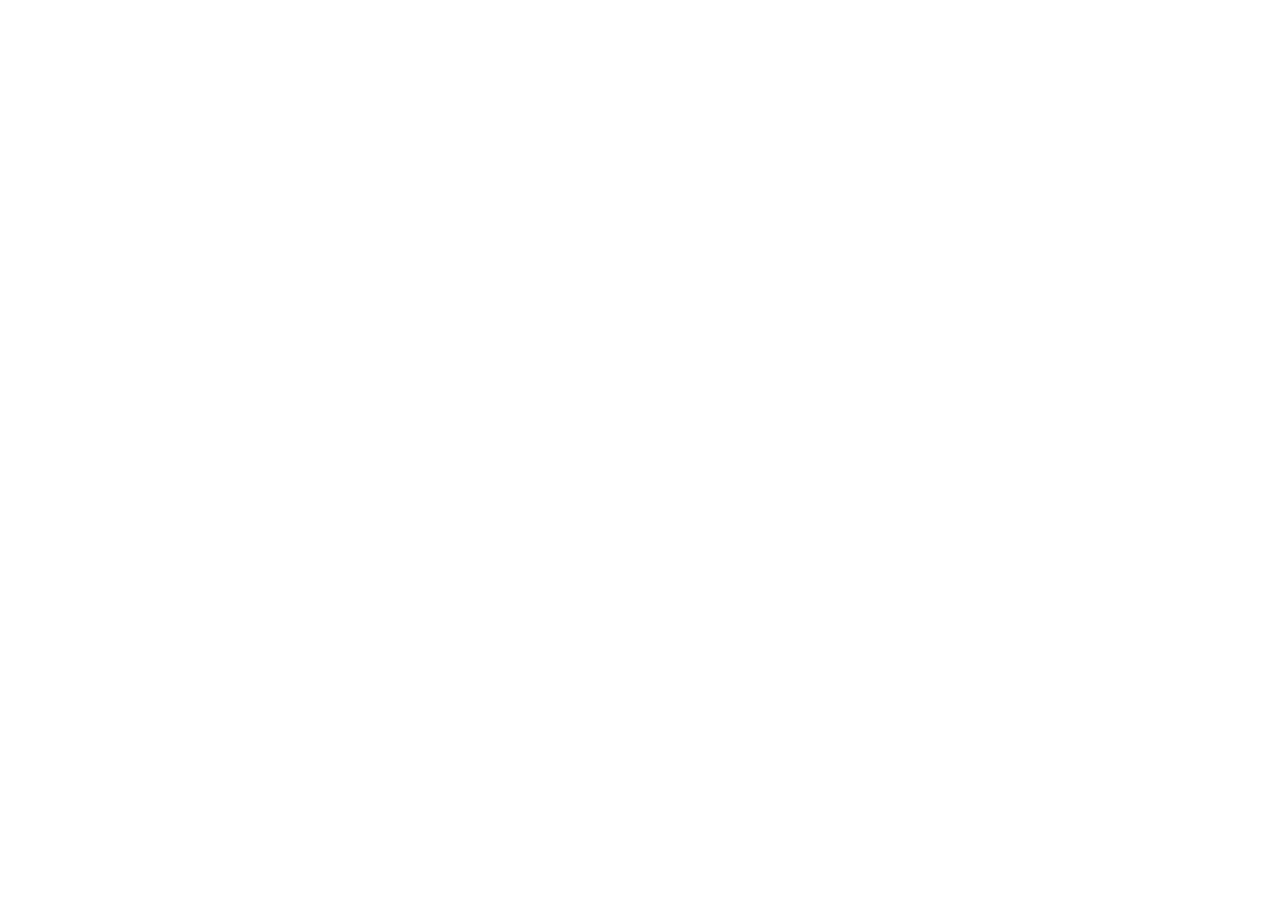
==== commit 5ae5d431: "Update index.html" ====
--- a/index.html
+++ b/index.html
@@ -8,62 +8,13 @@
     <link rel="icon" type="image/x-icon" href="Designer.png">
 </head>
 <body>
-    <header>
-        <div class="container">
-            <h1>Welcome to My Blog</h1>
-            <p class="para">Discover inspiring stories and insights on excellence in sports and beyond. Dive into captivating posts featuring icons like Lionel Messi, MS Dhoni, and Jasprit Bumrah!</p>
-        </div>
-    </header>
-    <div class="container">
-        <div class="grid">
-            <div class="grid-item messi">
-                <a href="#messi">
-                    <h2 id="messi-title"></h2><br>
-                    <p id="messi-description"></p>
-                </a>
-            </div>
-            <div class="grid-item dhoni">
-                <a href="#msdhoni">
-                    <h2 id="dhoni-title"></h2><br>
-                    <p id="dhoni-description"></p>
-                </a>
-            </div>
-            <div class="grid-item bumrah">
-                <a href="#bumrah">
-                    <h2 id="bumrah-title"></h2><br>
-                    <p id="bumrah-description"></p>
-                </a>
-            </div>
-        </div>
-    </div>
-    <section id="about-grids">
-        <div class="container">
-            <h2 id="summary-title"></h2>
-            <p id="summary-description">:</p>
-            <ul>
-                <li><strong><a href="https://en.wikipedia.org/wiki/Lionel_Messi" target="_blank">Lionel Messi:</a></strong> <span id="messi-description-summary"></span></li>
-                <li><strong><a href="https://en.wikipedia.org/wiki/MS_Dhoni" target="_blank">MS Dhoni:</a></strong><span id="dhoni-description-summary"></span></li>
-                <li><strong><a href="https://en.wikipedia.org/wiki/Jasprit_Bumrah" target="_blank">Jasprit Bumrah:</a></strong><span id="bumrah-description-summary"></span></li>
-            </ul>
-        </div>
+    <div id="header-content"></div>
+    <section class="container">
+    <div id="grid-container"></div>
+    <div id="about-grids"></div>
+    <div id="additional-info"></div>
+    <div id="footer-content"></div>
     </section>
-    <section id="additional-info">
-      <div class="container">
-          <h2 id="detailed-summary"></h2>
-          <h3 id="messi"><strong>LIONEL MESSI:</strong></h3>
-          <p class="normal-text" id="messi-description-para"></p><br>
-          <h3 id="msdhoni"><strong>MS DHONI:</strong></h3>
-          <p class="normal-text" id="dhoni-description-para"></p><br>
-          <h3 id="bumrah"><strong>JASPRIT BUMRAH:</strong></h3>
-          <p class="normal-text" id="bumrah-description-para"></p><br>
-      </div>
-  </section>
-    <footer>
-        <div class="container">
-            <p><a href="#about-grids">Back to Legends of the Game</a></p>
-            <p><a href="#additional-info">Back to Detailed Summary</a></p>
-        </div>
-    </footer>
     <script src="script.js"></script>
 </body>
 </html>
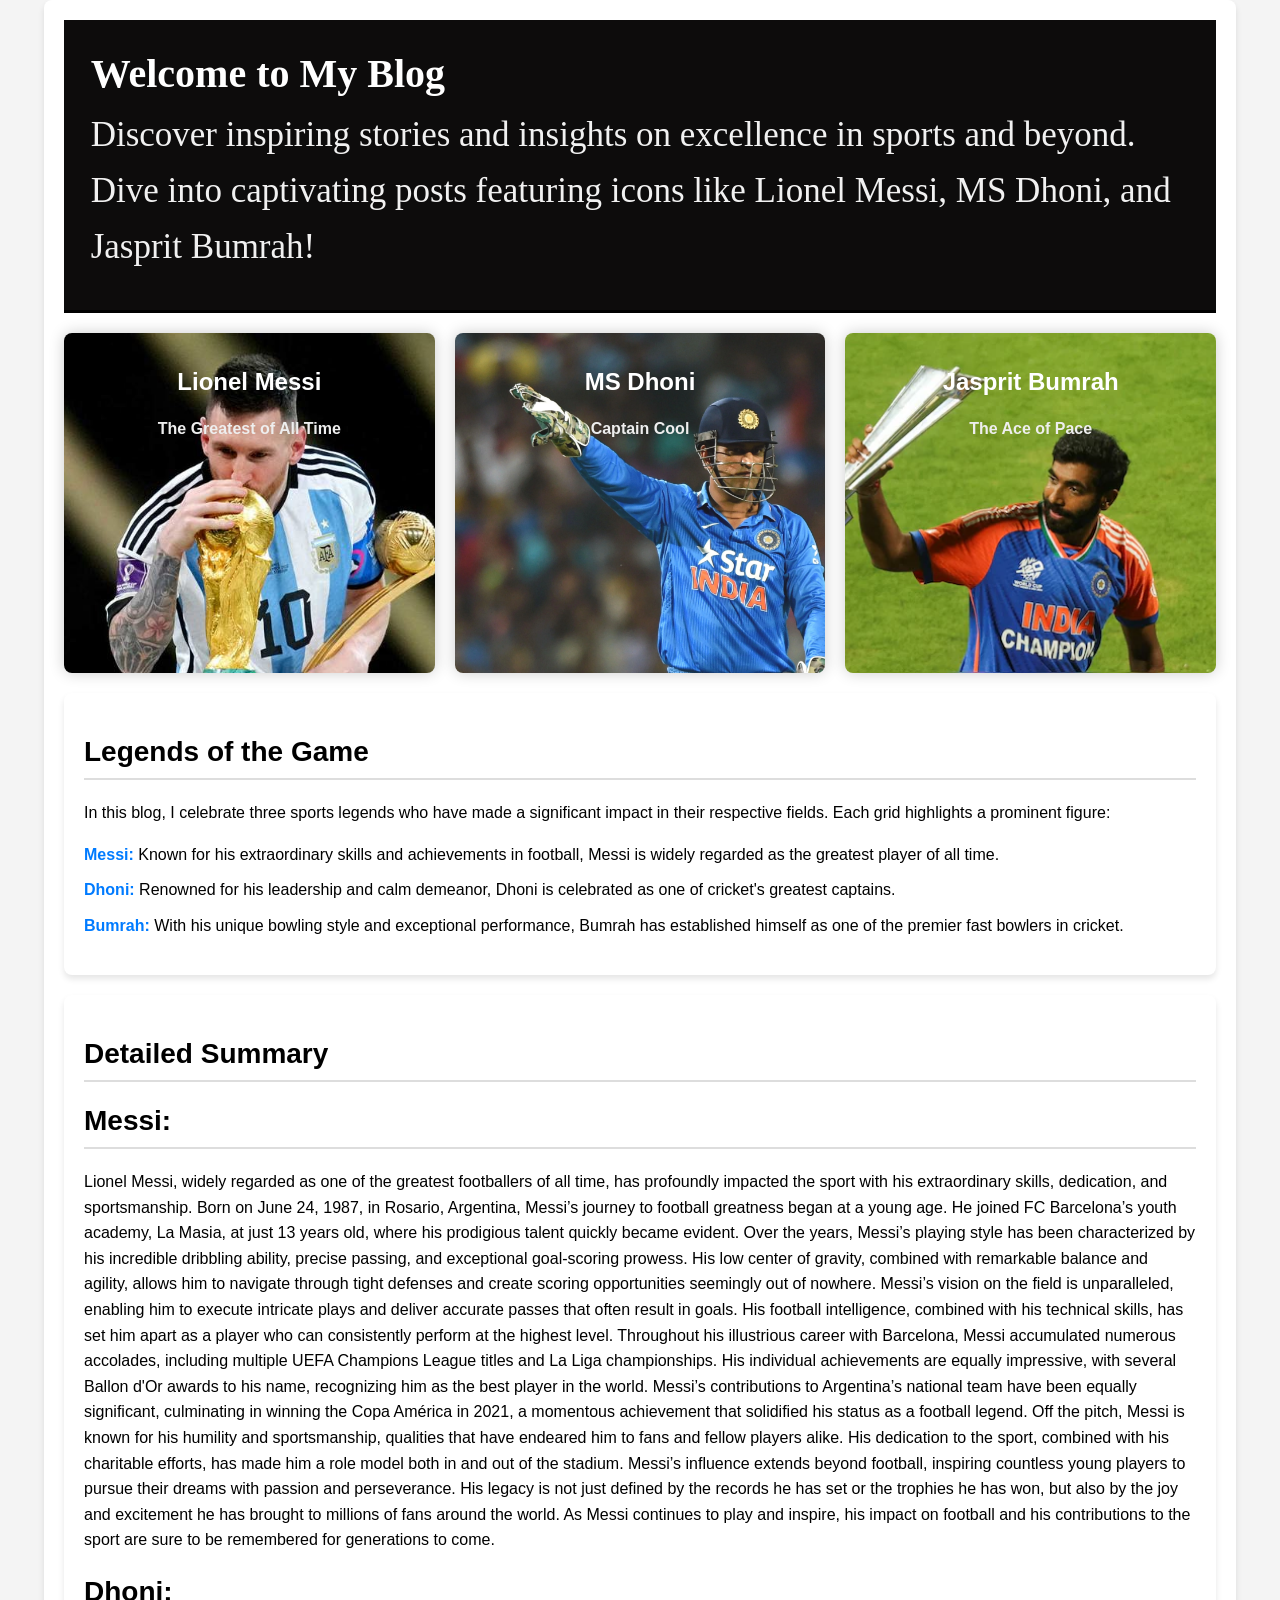
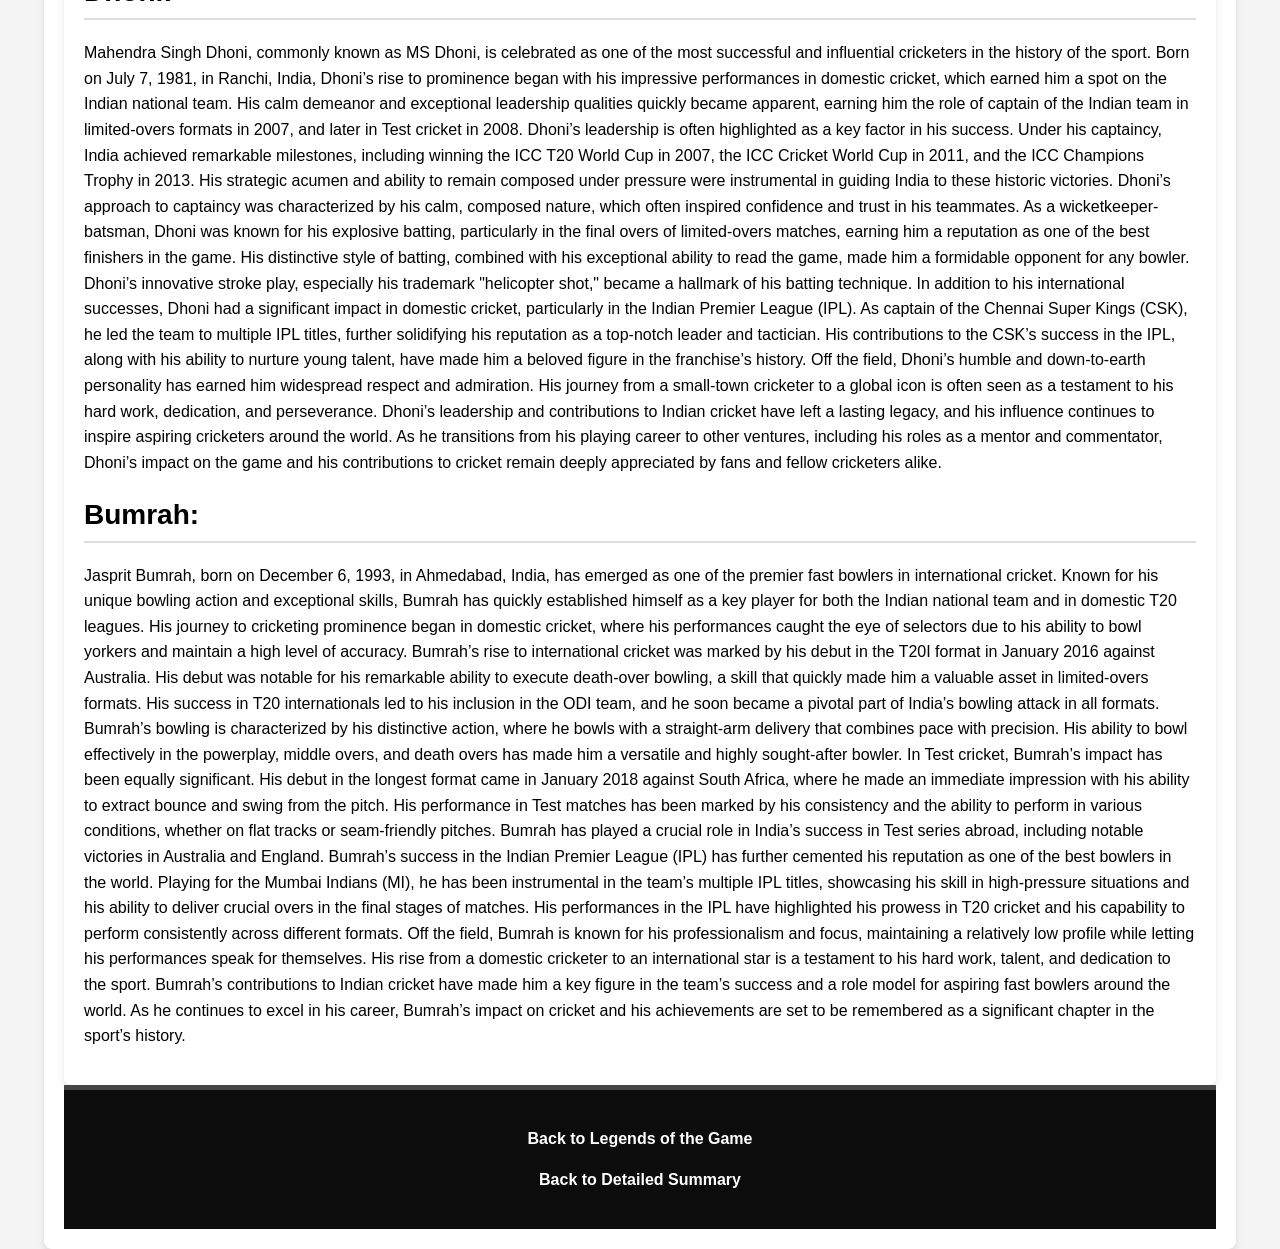
==== commit 6fbca2d2: "Update index.html" ====
--- a/index.html
+++ b/index.html
@@ -8,8 +8,8 @@
     <link rel="icon" type="image/x-icon" href="Designer.png">
 </head>
 <body>
+    <section class="container">
     <div id="header-content"></div>
-    <section class="container">
     <div id="grid-container"></div>
     <div id="about-grids"></div>
     <div id="additional-info"></div>
--- a/blogstyle.css
+++ b/blogstyle.css
@@ -1,99 +1,159 @@
+body {
+  font-family: Arial, sans-serif;
+  background-color: #f4f4f4;
+  margin: 0;
+  padding: 0;
+  height: auto;
+}
 
-body {
-    font-family: Arial, sans-serif;
-    background-color: #f4f4f4;
-    margin: 0;
-    padding: 0;
-    height: auto;
+.container {
+  width: 90%;
+  margin: 0 auto;
+  overflow: hidden;
 }
-.container {
-    width: 85%;
-    margin: 0 auto;
-    overflow: hidden;
+
+header {
+  background: #0d0c0c; /* Original header background */
+  color: #fff;
+  padding-top: 30px;
+  min-height: 70px;
+  border-bottom: #000000 3px solid;
+  padding-left: 20pt;
+  padding-right: 20pt;
+  margin: 0 auto;
+  box-sizing: border-box;
 }
-header {
-    background: #0d0c0c;
-    color: #fff;
-    padding-top: 30px;
-    min-height: 70px;
-    border-bottom: #000000 3px solid;
+
+header h1 {
+  font-family: Georgia, 'Times New Roman', Times, serif;
+  margin: 0;
+  font-size: 40px;
 }
-header h1{
-    font-family: Georgia, 'Times New Roman', Times, serif;
+
+header p.para {
+  font-family: 'Brush Script MT', cursive;
+  font-size: 35px;
+  margin-top: 10px;
+  color: #f1f1f1;
 }
 
 .grid {
-    display: grid;
-    justify-content: space-evenly;
-    margin-top: 20px;
-    grid-template-columns: 1fr 1fr 1fr;
-    grid-column-gap: 0px;
+  display: grid;
+  gap: 20px;
+  grid-template-columns: repeat(auto-fit, minmax(300px, 1fr));
+  margin-top: 20px;
 }
+
 .grid-item {
-    padding: 20px;
-    margin: 10px;
-    box-shadow: 0 0 0px rgba(0, 0, 0, 0.1);
-    transition: transform 0.2s;
-    text-align: center;
-    color: #fff;
-    position: relative;
+  padding: 20px;
+  box-shadow: 0 0 15px rgba(0, 0, 0, 0.2);
+  transition: transform 0.3s ease, box-shadow 0.3s ease;
+  text-align: center;
+  color: #fff;
+  background-size: cover;
+  background-position: center;
+  background-repeat: no-repeat;
+  border-radius: 8px;
+  position: relative;
+  height: 300px; /* Adjust height as needed */
 }
+
 .grid-item:hover {
-    transform: scale(1.07);
+  transform: scale(1.05);
+  box-shadow: 0 0 20px rgba(0, 0, 0, 0.3);
 }
+
 .grid-item a {
-    text-decoration: none;
-    color: #fff;
-    position: relative;
-    z-index: 1;
+  display: block;
+  height: 100%;
+  width: 100%;
+  text-decoration: none;
+  color: inherit;
+  position: absolute;
+  top: 0;
+  left: 0;
 }
-.grid-item h2,
+
+.grid-item h2 {
+  font-size: 24px;
+  color: #fff;
+  margin: 35px;
+  margin-bottom: 0.5rem;
+  border-bottom: none;
+}
+
 .grid-item p {
-    background: rgba(205, 24, 24, 0);
-    display: inline-block;
-    padding: 65px;
-    color: black;
-    text-align: center;
-    margin: 0;
-    font-weight: 300;
+  font-size: 16px;
+  color: #eee;
+  margin-top: 10px;
+  font-weight: bold;
 }
-.grid-item.messi {
-    background: url("messi-world-cup.jpg") no-repeat center center;
-    background-size: cover;
-    height: auto;
+
+section {
+  margin-top: 20px;
+  padding: 20px;
+  background-color: #fff;
+  border-radius: 8px;
+  box-shadow: 0 4px 6px rgba(0, 0, 0, 0.1);
 }
-.grid-item.dhoni {
-    background: url("msd.webp") no-repeat center center;
-    background-size: cover;
-    grid-template: auto;
+
+section h2 {
+  font-size: 28px;
+  border-bottom: 2px solid #ddd;
+  padding-bottom: 10px;
+  margin-bottom: 20px;
 }
-.grid-item.bumrah {
-    background: url("bumrah.jpg") no-repeat center center;
-    background-size: cover;
-   grid-template: auto;
+
+section p, section ul {
+  font-size: 16px;
+  line-height: 1.6;
 }
-.para{
-    font-family: 'Brush Script MT', cursive;
-    font-size: 40px;
+
+ul {
+  list-style: none;
+  padding: 0;
 }
-.container.grid h2 p{
-  font-family: Impact, Haettenschweiler, 'Arial Narrow Bold', sans-serif;
+
+ul li {
+  margin-bottom: 10px;
 }
-.grid-item h2{
-  color: rgb(255, 255, 255);
+
+ul li strong a {
+  color: #007bff;
+  text-decoration: none;
 }
-.grid-item p{
-  color: rgb(0, 0, 0);
+
+ul li strong a:hover {
+  text-decoration: underline;
+}
+
+footer {
+  background: #0d0c0c;
+  color: #fff;
+  padding: 20px;
+  text-align: center;
+  border-top: 5px solid #444;
+}
+
+footer a {
+  color: #fff;
+  text-decoration: none;
   font-weight: bold;
-  font-size: larger;
-  letter-spacing: 4px;
-  box-shadow: 0 0 0px rgba(0, 0, 0, 0.1);
 }
-.normal-text {
-  font-size: 16px; 
-  line-height: 1.5;
-  font-weight: normal; 
+
+footer a:hover {
+  text-decoration: underline;
 }
-body{
-    background: url("bg.jpg") repeat center center;
+
+/* Media Queries */
+@media screen and (max-width: 1024px) {
+  .grid {
+    grid-template-columns: repeat(auto-fit, minmax(250px, 1fr));
+  }
 }
+
+@media screen and (max-width: 768px) {
+  .grid {
+    grid-template-columns: 1fr;
+  }
+}
